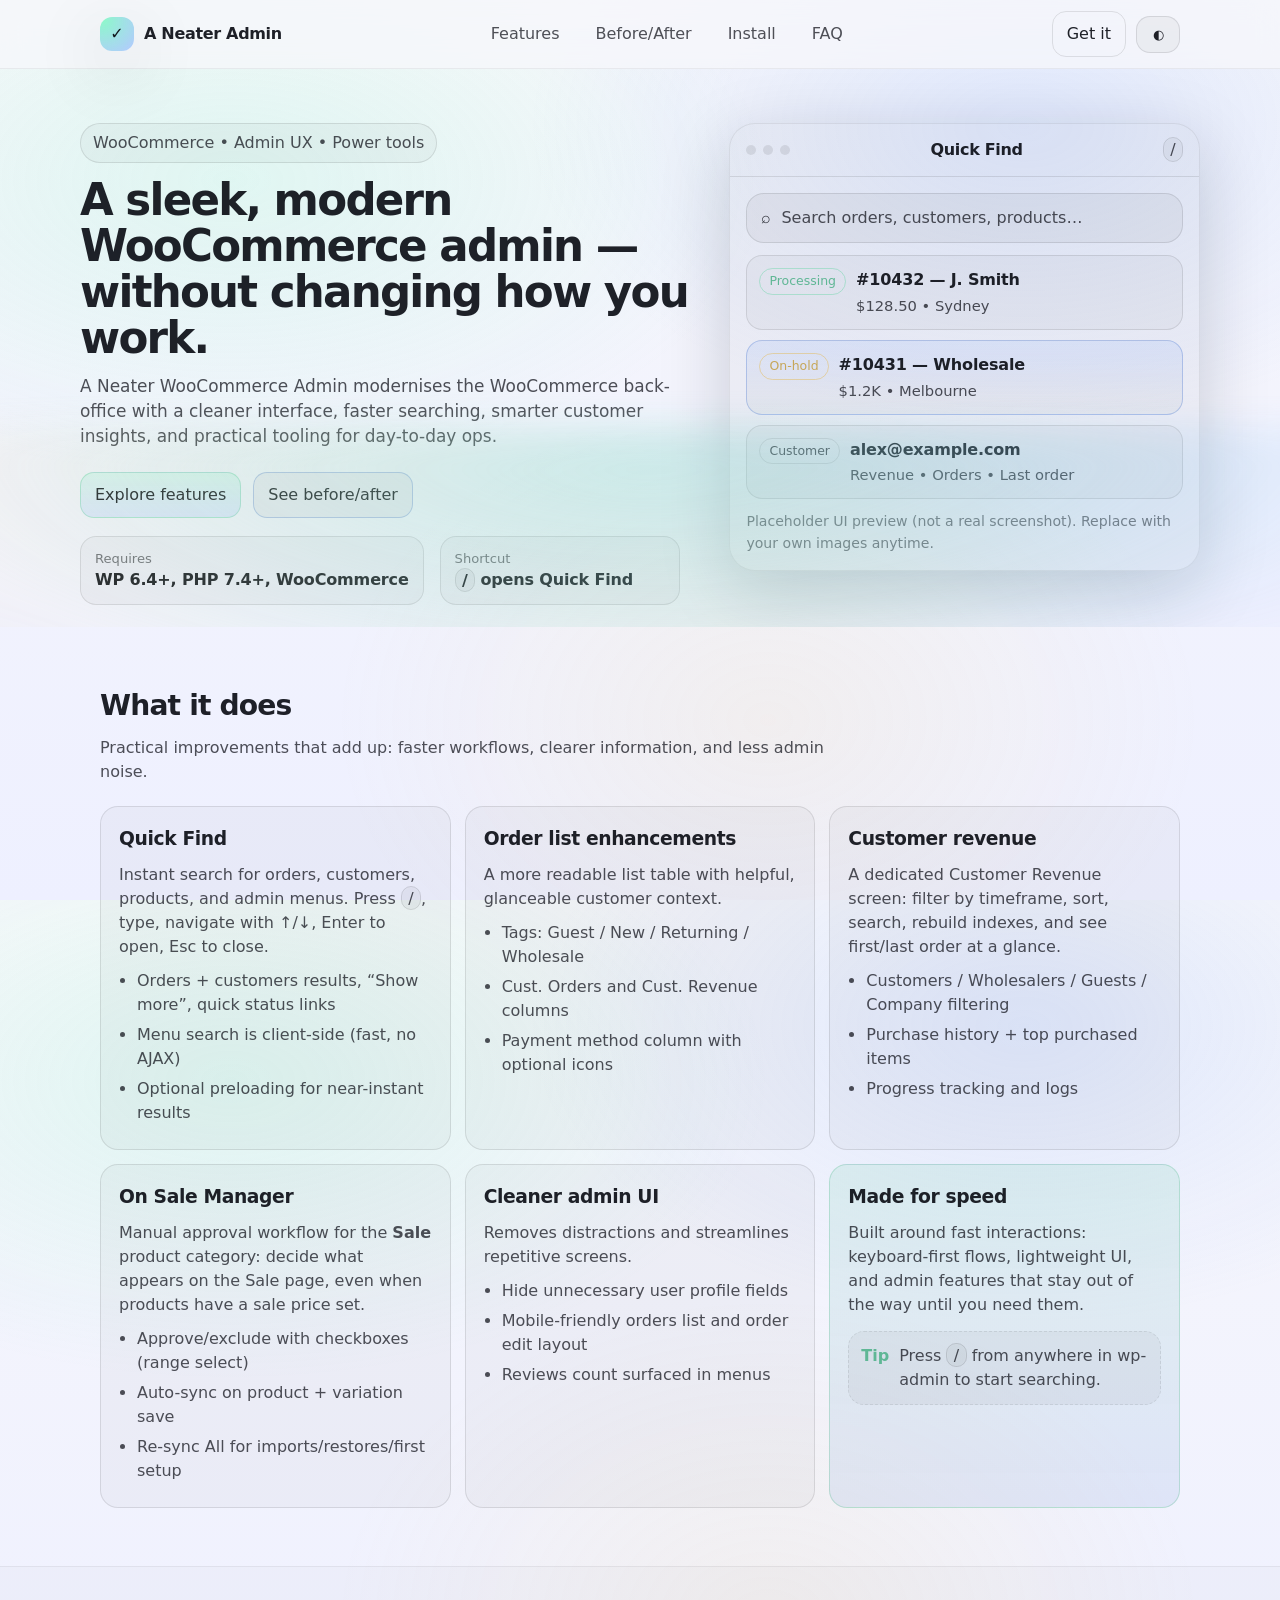
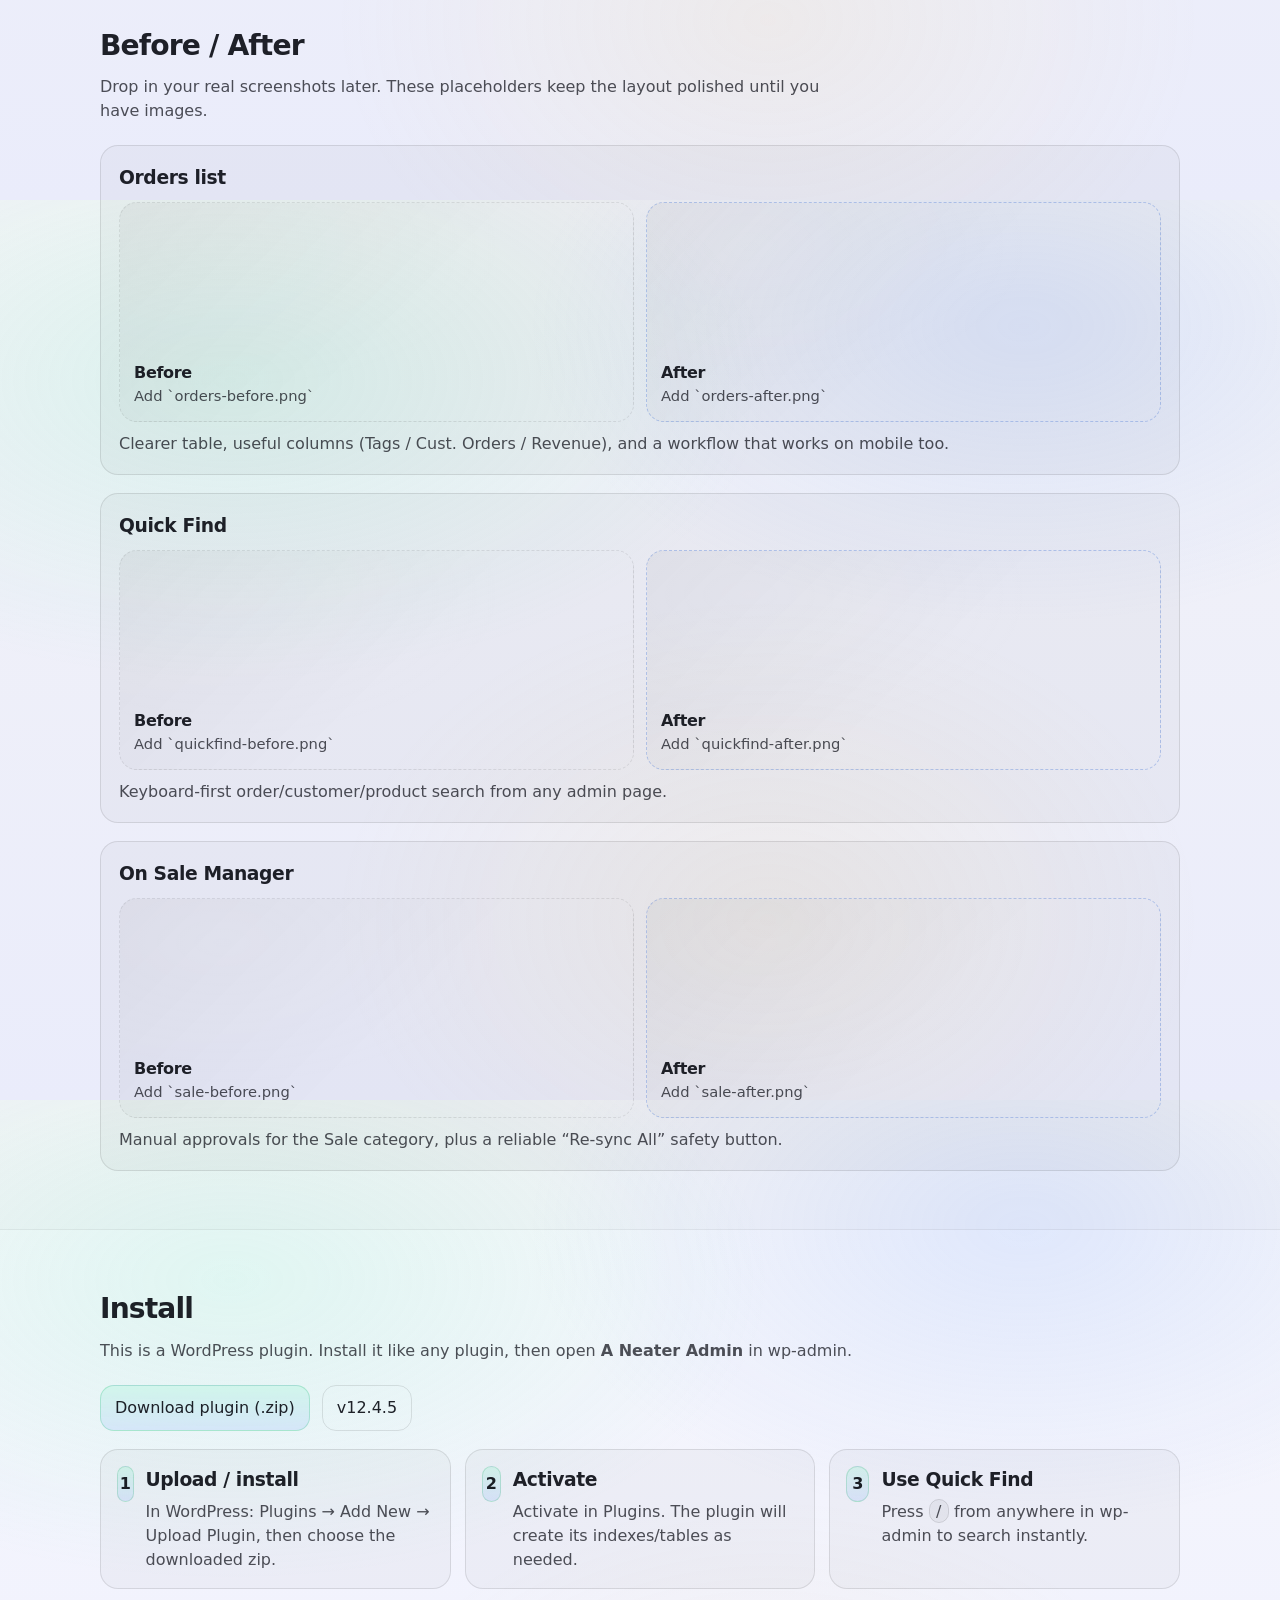
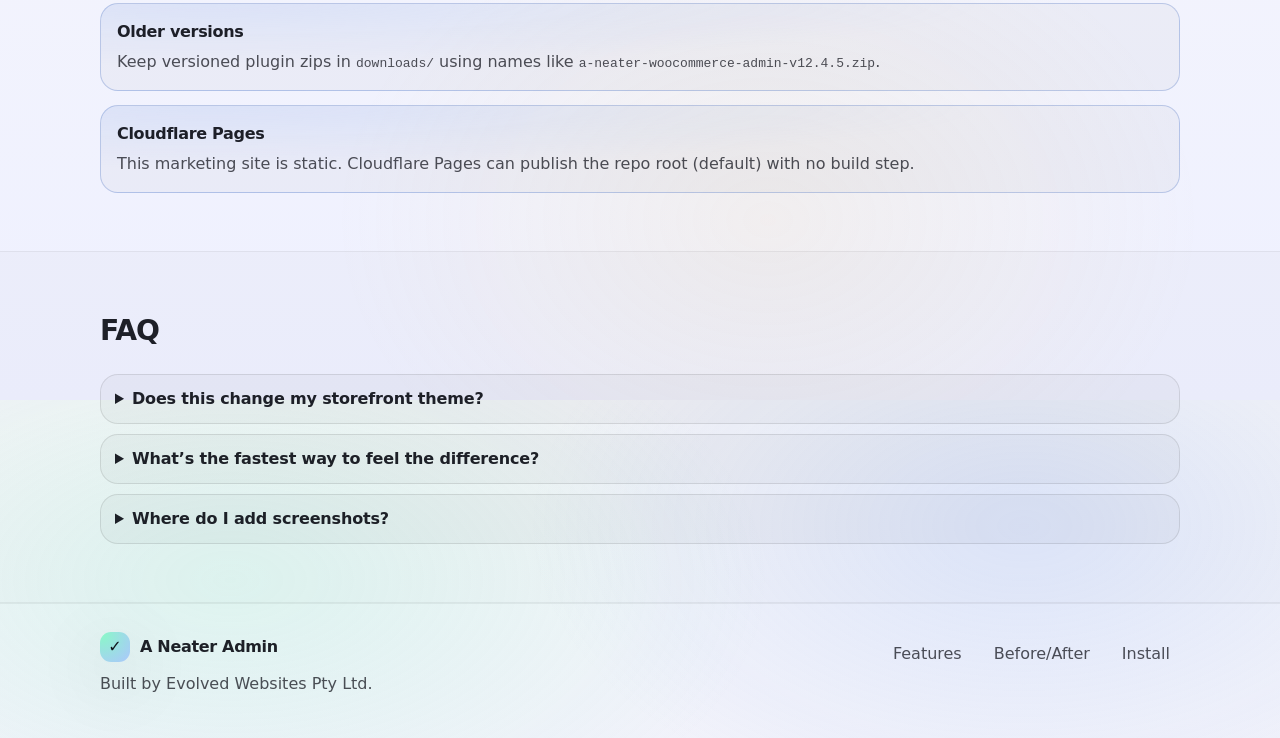
==== index.html @ 65666862 "v12.4.7 – Publish site at repo root / Ignore local artifacts Made-with: Cursor" ====
<!doctype html>
<html lang="en">
  <head>
    <meta charset="utf-8" />
    <meta name="viewport" content="width=device-width,initial-scale=1" />
    <meta name="color-scheme" content="light dark" />
    <title>A Neater WooCommerce Admin — Modern WooCommerce admin UX</title>
    <meta
      name="description"
      content="A Neater WooCommerce Admin modernises the WooCommerce admin with a clean interface, smart customer insights, lightning-fast order search, and manual control over the Sale category."
    />

    <meta property="og:title" content="A Neater WooCommerce Admin" />
    <meta
      property="og:description"
      content="Modern WooCommerce admin UX: Quick Find, customer revenue insights, order list enhancements, and On Sale Manager."
    />
    <meta property="og:type" content="website" />

    <link rel="icon" href="./favicon.svg" type="image/svg+xml" />
    <link rel="stylesheet" href="./assets/styles.css" />
  </head>
  <body>
    <a class="skip" href="#main">Skip to content</a>

    <header class="topbar" role="banner">
      <div class="container topbar__inner">
        <a class="brand" href="./" aria-label="A Neater WooCommerce Admin home">
          <span class="brand__mark" aria-hidden="true">✓</span>
          <span class="brand__text">A Neater Admin</span>
        </a>

        <nav class="nav" aria-label="Primary">
          <a class="nav__link" href="#features">Features</a>
          <a class="nav__link" href="#before-after">Before/After</a>
          <a class="nav__link" href="#install">Install</a>
          <a class="nav__link" href="#faq">FAQ</a>
        </nav>

        <div class="topbar__cta">
          <a class="btn btn--ghost" href="#install">Get it</a>
          <button class="btn btn--icon" type="button" data-theme-toggle aria-label="Toggle theme">
            <span aria-hidden="true">◐</span>
          </button>
        </div>
      </div>
    </header>

    <main id="main" class="main" role="main">
      <section class="hero">
        <div class="container hero__inner">
          <div class="hero__copy">
            <p class="pill">WooCommerce • Admin UX • Power tools</p>
            <h1 class="hero__title">
              A sleek, modern WooCommerce admin — without changing how you work.
            </h1>
            <p class="hero__subtitle">
              A Neater WooCommerce Admin modernises the WooCommerce back-office with a cleaner interface, faster
              searching, smarter customer insights, and practical tooling for day-to-day ops.
            </p>

            <div class="hero__actions">
              <a class="btn btn--primary" href="#features">Explore features</a>
              <a class="btn btn--secondary" href="#before-after">See before/after</a>
            </div>

            <dl class="hero__meta" aria-label="Requirements">
              <div class="hero__metaItem">
                <dt>Requires</dt>
                <dd>WP 6.4+, PHP 7.4+, WooCommerce</dd>
              </div>
              <div class="hero__metaItem">
                <dt>Shortcut</dt>
                <dd><kbd>/</kbd> opens Quick Find</dd>
              </div>
            </dl>
          </div>

          <div class="hero__card" aria-label="Quick Find preview">
            <div class="glass">
              <div class="glass__top">
                <div class="dots" aria-hidden="true">
                  <span></span><span></span><span></span>
                </div>
                <div class="glass__title">Quick Find</div>
                <div class="glass__hint"><kbd>/</kbd></div>
              </div>
              <div class="glass__body">
                <div class="search">
                  <div class="search__icon" aria-hidden="true">⌕</div>
                  <div class="search__input" aria-hidden="true">Search orders, customers, products…</div>
                </div>
                <ul class="results" aria-hidden="true">
                  <li class="results__item">
                    <span class="tag tag--ok">Processing</span>
                    <span class="results__main">#10432 — J. Smith</span>
                    <span class="results__sub">$128.50 • Sydney</span>
                  </li>
                  <li class="results__item results__item--active">
                    <span class="tag tag--warn">On-hold</span>
                    <span class="results__main">#10431 — Wholesale</span>
                    <span class="results__sub">$1.2K • Melbourne</span>
                  </li>
                  <li class="results__item">
                    <span class="tag">Customer</span>
                    <span class="results__main">alex@example.com</span>
                    <span class="results__sub">Revenue • Orders • Last order</span>
                  </li>
                </ul>
                <p class="micro">
                  Placeholder UI preview (not a real screenshot). Replace with your own images anytime.
                </p>
              </div>
            </div>
          </div>
        </div>
        <div class="hero__bg" aria-hidden="true"></div>
      </section>

      <section id="features" class="section">
        <div class="container">
          <header class="section__head">
            <h2 class="section__title">What it does</h2>
            <p class="section__lede">
              Practical improvements that add up: faster workflows, clearer information, and less admin noise.
            </p>
          </header>

          <div class="grid">
            <article class="card">
              <h3 class="card__title">Quick Find</h3>
              <p class="card__copy">
                Instant search for orders, customers, products, and admin menus. Press <kbd>/</kbd>, type, navigate with
                ↑/↓, Enter to open, Esc to close.
              </p>
              <ul class="card__list">
                <li>Orders + customers results, “Show more”, quick status links</li>
                <li>Menu search is client-side (fast, no AJAX)</li>
                <li>Optional preloading for near-instant results</li>
              </ul>
            </article>

            <article class="card">
              <h3 class="card__title">Order list enhancements</h3>
              <p class="card__copy">
                A more readable list table with helpful, glanceable customer context.
              </p>
              <ul class="card__list">
                <li>Tags: Guest / New / Returning / Wholesale</li>
                <li>Cust. Orders and Cust. Revenue columns</li>
                <li>Payment method column with optional icons</li>
              </ul>
            </article>

            <article class="card">
              <h3 class="card__title">Customer revenue</h3>
              <p class="card__copy">
                A dedicated Customer Revenue screen: filter by timeframe, sort, search, rebuild indexes, and see first/last
                order at a glance.
              </p>
              <ul class="card__list">
                <li>Customers / Wholesalers / Guests / Company filtering</li>
                <li>Purchase history + top purchased items</li>
                <li>Progress tracking and logs</li>
              </ul>
            </article>

            <article class="card">
              <h3 class="card__title">On Sale Manager</h3>
              <p class="card__copy">
                Manual approval workflow for the <strong>Sale</strong> product category: decide what appears on the Sale page,
                even when products have a sale price set.
              </p>
              <ul class="card__list">
                <li>Approve/exclude with checkboxes (range select)</li>
                <li>Auto-sync on product + variation save</li>
                <li>Re-sync All for imports/restores/first setup</li>
              </ul>
            </article>

            <article class="card">
              <h3 class="card__title">Cleaner admin UI</h3>
              <p class="card__copy">
                Removes distractions and streamlines repetitive screens.
              </p>
              <ul class="card__list">
                <li>Hide unnecessary user profile fields</li>
                <li>Mobile-friendly orders list and order edit layout</li>
                <li>Reviews count surfaced in menus</li>
              </ul>
            </article>

            <article class="card card--accent">
              <h3 class="card__title">Made for speed</h3>
              <p class="card__copy">
                Built around fast interactions: keyboard-first flows, lightweight UI, and admin features that stay out of
                the way until you need them.
              </p>
              <div class="callout">
                <div class="callout__k">Tip</div>
                <div class="callout__v">Press <kbd>/</kbd> from anywhere in wp-admin to start searching.</div>
              </div>
            </article>
          </div>
        </div>
      </section>

      <section id="before-after" class="section section--alt">
        <div class="container">
          <header class="section__head">
            <h2 class="section__title">Before / After</h2>
            <p class="section__lede">
              Drop in your real screenshots later. These placeholders keep the layout polished until you have images.
            </p>
          </header>

          <div class="ba">
            <article class="ba__item">
              <h3 class="ba__title">Orders list</h3>
              <div class="ba__grid">
                <figure class="shot">
                  <div class="shot__ph" role="img" aria-label="Before screenshot placeholder">
                    <span class="shot__label">Before</span>
                    <span class="shot__hint">Add `orders-before.png`</span>
                  </div>
                </figure>
                <figure class="shot">
                  <div class="shot__ph shot__ph--after" role="img" aria-label="After screenshot placeholder">
                    <span class="shot__label">After</span>
                    <span class="shot__hint">Add `orders-after.png`</span>
                  </div>
                </figure>
              </div>
              <p class="ba__copy">
                Clearer table, useful columns (Tags / Cust. Orders / Revenue), and a workflow that works on mobile too.
              </p>
            </article>

            <article class="ba__item">
              <h3 class="ba__title">Quick Find</h3>
              <div class="ba__grid">
                <figure class="shot">
                  <div class="shot__ph" role="img" aria-label="Before screenshot placeholder">
                    <span class="shot__label">Before</span>
                    <span class="shot__hint">Add `quickfind-before.png`</span>
                  </div>
                </figure>
                <figure class="shot">
                  <div class="shot__ph shot__ph--after" role="img" aria-label="After screenshot placeholder">
                    <span class="shot__label">After</span>
                    <span class="shot__hint">Add `quickfind-after.png`</span>
                  </div>
                </figure>
              </div>
              <p class="ba__copy">
                Keyboard-first order/customer/product search from any admin page.
              </p>
            </article>

            <article class="ba__item">
              <h3 class="ba__title">On Sale Manager</h3>
              <div class="ba__grid">
                <figure class="shot">
                  <div class="shot__ph" role="img" aria-label="Before screenshot placeholder">
                    <span class="shot__label">Before</span>
                    <span class="shot__hint">Add `sale-before.png`</span>
                  </div>
                </figure>
                <figure class="shot">
                  <div class="shot__ph shot__ph--after" role="img" aria-label="After screenshot placeholder">
                    <span class="shot__label">After</span>
                    <span class="shot__hint">Add `sale-after.png`</span>
                  </div>
                </figure>
              </div>
              <p class="ba__copy">
                Manual approvals for the Sale category, plus a reliable “Re-sync All” safety button.
              </p>
            </article>
          </div>
        </div>
      </section>

      <section id="install" class="section">
        <div class="container">
          <header class="section__head">
            <h2 class="section__title">Install</h2>
            <p class="section__lede">
              This is a WordPress plugin. Install it like any plugin, then open <strong>A Neater Admin</strong> in wp-admin.
            </p>
          </header>

          <div class="hero__actions" style="margin: 0 0 18px">
            <a class="btn btn--primary" href="./downloads/a-neater-woocommerce-admin-latest.zip" download>
              Download plugin (.zip)
            </a>
            <a class="btn btn--ghost" href="./downloads/a-neater-woocommerce-admin-v12.4.5.zip" download>
              v12.4.5
            </a>
          </div>

          <div class="steps">
            <div class="step">
              <div class="step__n">1</div>
              <div class="step__body">
                <h3 class="step__title">Upload / install</h3>
                <p class="step__copy">
                  In WordPress: Plugins → Add New → Upload Plugin, then choose the downloaded zip.
                </p>
              </div>
            </div>
            <div class="step">
              <div class="step__n">2</div>
              <div class="step__body">
                <h3 class="step__title">Activate</h3>
                <p class="step__copy">Activate in Plugins. The plugin will create its indexes/tables as needed.</p>
              </div>
            </div>
            <div class="step">
              <div class="step__n">3</div>
              <div class="step__body">
                <h3 class="step__title">Use Quick Find</h3>
                <p class="step__copy">Press <kbd>/</kbd> from anywhere in wp-admin to search instantly.</p>
              </div>
            </div>
          </div>

          <div class="note">
            <div class="note__title">Older versions</div>
            <p class="note__copy">
              Keep versioned plugin zips in <code>downloads/</code> using names like
              <code>a-neater-woocommerce-admin-v12.4.5.zip</code>.
            </p>
          </div>

          <div class="note">
            <div class="note__title">Cloudflare Pages</div>
            <p class="note__copy">
              This marketing site is static. Cloudflare Pages can publish the repo root (default) with no build step.
            </p>
          </div>
        </div>
      </section>

      <section id="faq" class="section section--alt">
        <div class="container">
          <header class="section__head">
            <h2 class="section__title">FAQ</h2>
          </header>

          <div class="faq">
            <details class="faq__item">
              <summary class="faq__q">Does this change my storefront theme?</summary>
              <div class="faq__a">
                No. It focuses on wp-admin and WooCommerce management workflows.
              </div>
            </details>
            <details class="faq__item">
              <summary class="faq__q">What’s the fastest way to feel the difference?</summary>
              <div class="faq__a">
                Use Quick Find (<kbd>/</kbd>) and the enhanced Orders list columns. Those two alone save time immediately.
              </div>
            </details>
            <details class="faq__item">
              <summary class="faq__q">Where do I add screenshots?</summary>
              <div class="faq__a">
                Put images in `site/assets/screens/` (create it) and replace the placeholders in the Before/After section.
              </div>
            </details>
          </div>
        </div>
      </section>
    </main>

    <footer class="footer">
      <div class="container footer__inner">
        <div class="footer__left">
          <div class="brand brand--small">
            <span class="brand__mark" aria-hidden="true">✓</span>
            <span class="brand__text">A Neater Admin</span>
          </div>
          <p class="footer__copy">
            Built by Evolved Websites Pty Ltd.
          </p>
        </div>
        <div class="footer__right">
          <a class="footer__link" href="#features">Features</a>
          <a class="footer__link" href="#before-after">Before/After</a>
          <a class="footer__link" href="#install">Install</a>
        </div>
      </div>
    </footer>

    <script src="./assets/app.js" defer></script>
  </body>
</html>
---- assets/styles.css ----
:root{
  --bg: #0b0d12;
  --bg2: #0f1422;
  --surface: rgba(255,255,255,.06);
  --surface2: rgba(255,255,255,.09);
  --line: rgba(255,255,255,.12);
  --text: rgba(255,255,255,.92);
  --muted: rgba(255,255,255,.70);
  --faint: rgba(255,255,255,.55);
  --brand: #7cf7c3;
  --brand2:#7aa7ff;
  --warn:#ffd36a;
  --ok:#7cf7c3;
  --shadow: 0 18px 70px rgba(0,0,0,.55);
  --radius: 18px;
  --radius2: 26px;
  --max: 1120px;
  --font: ui-sans-serif, system-ui, -apple-system, Segoe UI, Roboto, Helvetica, Arial, "Apple Color Emoji", "Segoe UI Emoji";
}

@media (prefers-color-scheme: light){
  :root{
    --bg: #f7f7fb;
    --bg2:#eef0ff;
    --surface: rgba(0,0,0,.04);
    --surface2: rgba(0,0,0,.06);
    --line: rgba(0,0,0,.10);
    --text: rgba(12,14,22,.92);
    --muted: rgba(12,14,22,.72);
    --faint: rgba(12,14,22,.55);
    --shadow: 0 18px 70px rgba(10,20,40,.18);
  }
}

[data-theme="dark"]{
  --bg: #0b0d12;
  --bg2:#0f1422;
  --surface: rgba(255,255,255,.06);
  --surface2: rgba(255,255,255,.09);
  --line: rgba(255,255,255,.12);
  --text: rgba(255,255,255,.92);
  --muted: rgba(255,255,255,.70);
  --faint: rgba(255,255,255,.55);
  --shadow: 0 18px 70px rgba(0,0,0,.55);
}
[data-theme="light"]{
  --bg: #f7f7fb;
  --bg2:#eef0ff;
  --surface: rgba(0,0,0,.04);
  --surface2: rgba(0,0,0,.06);
  --line: rgba(0,0,0,.10);
  --text: rgba(12,14,22,.92);
  --muted: rgba(12,14,22,.72);
  --faint: rgba(12,14,22,.55);
  --shadow: 0 18px 70px rgba(10,20,40,.18);
}

*{box-sizing:border-box}
html,body{height:100%}
body{
  margin:0;
  font-family:var(--font);
  background:
    radial-gradient(900px 500px at 18% 20%, rgba(124,247,195,.18), transparent 60%),
    radial-gradient(800px 480px at 80% 14%, rgba(122,167,255,.18), transparent 62%),
    radial-gradient(700px 520px at 60% 80%, rgba(255,211,106,.10), transparent 62%),
    linear-gradient(180deg, var(--bg), var(--bg2));
  color:var(--text);
  line-height:1.5;
}

a{color:inherit}
img{max-width:100%;display:block}
kbd{
  font: inherit;
  padding:.1rem .4rem;
  border-radius:10px;
  border:1px solid var(--line);
  background:var(--surface);
  box-shadow: inset 0 0 0 1px rgba(255,255,255,.04);
}

.container{max-width:var(--max);margin:0 auto;padding:0 20px}
.skip{
  position:absolute;left:-999px;top:8px;
  background:var(--surface2);border:1px solid var(--line);
  padding:10px 14px;border-radius:12px;z-index:50
}
.skip:focus{left:10px}

.topbar{
  position:sticky;top:0;z-index:30;
  backdrop-filter: blur(14px);
  -webkit-backdrop-filter: blur(14px);
  background: color-mix(in srgb, var(--bg) 72%, transparent);
  border-bottom:1px solid color-mix(in srgb, var(--line) 55%, transparent);
}
.topbar__inner{
  display:flex;align-items:center;justify-content:space-between;
  min-height:68px;gap:14px
}
.brand{display:flex;align-items:center;gap:10px;text-decoration:none}
.brand__mark{
  width:34px;height:34px;border-radius:12px;
  display:grid;place-items:center;
  background:
    radial-gradient(120% 120% at 10% 10%, rgba(124,247,195,.85), rgba(122,167,255,.55));
  color: rgba(10,12,18,.95);
  font-weight:900;
  box-shadow: var(--shadow);
}
.brand__text{font-weight:750;letter-spacing:-.02em}
.brand--small .brand__mark{width:30px;height:30px;border-radius:11px}

.nav{display:flex;gap:16px;align-items:center}
.nav__link{
  text-decoration:none;
  padding:10px 10px;
  border-radius:12px;
  color:var(--muted);
}
.nav__link:hover{background:var(--surface);color:var(--text)}
.topbar__cta{display:flex;align-items:center;gap:10px}

.btn{
  border:1px solid var(--line);
  background:var(--surface);
  color:var(--text);
  border-radius:14px;
  padding:10px 14px;
  text-decoration:none;
  display:inline-flex;gap:10px;align-items:center;justify-content:center;
  cursor:pointer;
  transition: transform .12s ease, background .12s ease, border-color .12s ease;
}
.btn:hover{transform: translateY(-1px);background:var(--surface2)}
.btn--primary{
  border-color: color-mix(in srgb, var(--brand) 35%, var(--line));
  background:
    linear-gradient(180deg, rgba(124,247,195,.20), rgba(122,167,255,.18));
}
.btn--secondary{
  border-color: color-mix(in srgb, var(--brand2) 35%, var(--line));
}
.btn--ghost{background:transparent}
.btn--icon{padding:10px 12px;min-width:44px}

.main{min-height:70vh}
.hero{position:relative;overflow:hidden}
.hero__inner{
  display:grid;
  grid-template-columns: 1.2fr .9fr;
  gap:22px;
  padding:54px 0 22px;
  align-items:stretch;
}
.pill{
  display:inline-flex;gap:10px;align-items:center;
  padding:7px 12px;border-radius:999px;
  border:1px solid var(--line);
  background: color-mix(in srgb, var(--surface) 72%, transparent);
  color:var(--muted);
  margin:0 0 14px;
}
.hero__title{
  margin:0 0 12px;
  font-size: clamp(2.1rem, 3.4vw, 3.3rem);
  line-height:1.06;
  letter-spacing:-.04em;
}
.hero__subtitle{margin:0 0 22px;color:var(--muted);font-size:1.06rem;max-width:60ch}
.hero__actions{display:flex;gap:12px;flex-wrap:wrap}
.hero__meta{margin:18px 0 0;display:flex;gap:16px;flex-wrap:wrap}
.hero__metaItem{
  border:1px solid var(--line);
  background: color-mix(in srgb, var(--surface) 70%, transparent);
  border-radius:16px;
  padding:12px 14px;
  min-width:240px;
}
.hero__metaItem dt{font-size:.82rem;color:var(--faint);margin:0}
.hero__metaItem dd{margin:0;font-weight:620;letter-spacing:-.01em}
.hero__card{align-self:stretch}

.glass{
  border:1px solid color-mix(in srgb, var(--line) 70%, transparent);
  background: color-mix(in srgb, var(--surface) 75%, transparent);
  border-radius: var(--radius2);
  box-shadow: var(--shadow);
  overflow:hidden;
}
.glass__top{
  display:flex;align-items:center;justify-content:space-between;
  padding:14px 16px;border-bottom:1px solid var(--line);
}
.dots{display:flex;gap:7px}
.dots span{width:10px;height:10px;border-radius:99px;background:color-mix(in srgb, var(--line) 85%, transparent)}
.glass__title{font-weight:750;letter-spacing:-.02em}
.glass__hint{color:var(--muted)}
.glass__body{padding:16px}
.search{
  display:flex;gap:10px;align-items:center;
  border:1px solid var(--line);
  background: color-mix(in srgb, var(--surface2) 65%, transparent);
  border-radius:18px;
  padding:12px 14px;
}
.search__icon{opacity:.9}
.search__input{color:var(--muted)}
.results{list-style:none;padding:12px 0 0;margin:0;display:flex;flex-direction:column;gap:10px}
.results__item{
  border:1px solid var(--line);
  background: color-mix(in srgb, var(--surface) 68%, transparent);
  border-radius:16px;
  padding:12px 12px;
  display:grid;
  grid-template-columns:auto 1fr;
  grid-template-rows:auto auto;
  column-gap:10px;
}
.results__item--active{
  border-color: color-mix(in srgb, var(--brand2) 35%, var(--line));
  background: linear-gradient(180deg, rgba(122,167,255,.14), color-mix(in srgb, var(--surface) 66%, transparent));
}
.results__main{font-weight:650;letter-spacing:-.01em}
.results__sub{grid-column:2;color:var(--muted);font-size:.92rem}
.tag{
  align-self:start;
  font-size:.78rem;
  padding:3px 9px;
  border-radius:999px;
  border:1px solid var(--line);
  color:var(--muted);
}
.tag--ok{border-color: color-mix(in srgb, var(--ok) 40%, var(--line)); color: color-mix(in srgb, var(--ok) 70%, var(--text))}
.tag--warn{border-color: color-mix(in srgb, var(--warn) 45%, var(--line)); color: color-mix(in srgb, var(--warn) 75%, var(--text))}
.micro{margin:12px 0 0;color:var(--faint);font-size:.88rem}

.hero__bg{
  position:absolute;inset:auto -30% -220px -30%;
  height:420px;
  background:
    radial-gradient(65% 110% at 50% 10%, rgba(124,247,195,.24), transparent 55%),
    radial-gradient(80% 120% at 62% 0%, rgba(122,167,255,.22), transparent 60%),
    radial-gradient(70% 120% at 36% 0%, rgba(255,211,106,.12), transparent 62%);
  filter: blur(18px);
  opacity:.9;
  pointer-events:none;
}

.section{padding:58px 0}
.section--alt{
  background: color-mix(in srgb, var(--surface) 35%, transparent);
  border-top:1px solid color-mix(in srgb, var(--line) 55%, transparent);
  border-bottom:1px solid color-mix(in srgb, var(--line) 55%, transparent);
}
.section__head{margin:0 0 22px}
.section__title{
  margin:0 0 8px;
  font-size: clamp(1.6rem, 2.2vw, 2.1rem);
  letter-spacing:-.03em;
}
.section__lede{margin:0;color:var(--muted);max-width:75ch}

.grid{
  display:grid;
  grid-template-columns: repeat(3, minmax(0, 1fr));
  gap:14px;
}
.card{
  border:1px solid var(--line);
  background: color-mix(in srgb, var(--surface) 72%, transparent);
  border-radius: var(--radius);
  padding:18px 18px;
  min-height: 210px;
}
.card__title{margin:0 0 10px;letter-spacing:-.02em}
.card__copy{margin:0 0 10px;color:var(--muted)}
.card__list{margin:0;padding-left:18px;color:var(--muted)}
.card__list li{margin:6px 0}
.card--accent{
  background:
    linear-gradient(180deg, rgba(124,247,195,.12), rgba(122,167,255,.10)),
    color-mix(in srgb, var(--surface) 72%, transparent);
  border-color: color-mix(in srgb, var(--brand) 25%, var(--line));
}
.callout{
  margin-top:14px;
  display:flex;gap:10px;align-items:flex-start;
  border:1px dashed color-mix(in srgb, var(--line) 80%, transparent);
  background: color-mix(in srgb, var(--surface2) 62%, transparent);
  border-radius:16px;
  padding:12px 12px;
}
.callout__k{
  flex:0 0 auto;
  font-weight:800;
  color: color-mix(in srgb, var(--brand) 70%, var(--text));
}
.callout__v{color:var(--muted)}

.ba{display:flex;flex-direction:column;gap:18px}
.ba__item{
  border:1px solid var(--line);
  background: color-mix(in srgb, var(--surface) 70%, transparent);
  border-radius: var(--radius);
  padding:18px;
}
.ba__title{margin:0 0 10px;letter-spacing:-.02em}
.ba__grid{display:grid;grid-template-columns:1fr 1fr;gap:12px}
.shot{margin:0}
.shot__ph{
  height: 220px;
  border-radius: 18px;
  border:1px dashed color-mix(in srgb, var(--line) 85%, transparent);
  background:
    linear-gradient(135deg, color-mix(in srgb, var(--surface2) 72%, transparent), transparent 55%),
    radial-gradient(100% 120% at 20% 20%, rgba(255,255,255,.06), transparent 55%);
  position:relative;
  overflow:hidden;
  display:flex;flex-direction:column;justify-content:flex-end;
  padding:14px;
}
.shot__ph--after{
  border-color: color-mix(in srgb, var(--brand2) 38%, var(--line));
}
.shot__label{font-weight:800;letter-spacing:-.02em}
.shot__hint{color:var(--muted);font-size:.92rem}
.ba__copy{margin:10px 0 0;color:var(--muted)}

.steps{display:grid;grid-template-columns:repeat(3, minmax(0,1fr));gap:14px}
.step{
  border:1px solid var(--line);
  background: color-mix(in srgb, var(--surface) 72%, transparent);
  border-radius: var(--radius);
  padding:16px;
  display:flex;gap:12px;
}
.step__n{
  width:36px;height:36px;border-radius:14px;
  background: linear-gradient(180deg, rgba(124,247,195,.22), rgba(122,167,255,.18));
  border:1px solid color-mix(in srgb, var(--brand) 25%, var(--line));
  display:grid;place-items:center;
  font-weight:900;
  color: color-mix(in srgb, var(--text) 85%, #0b0d12);
}
.step__title{margin:0 0 6px;letter-spacing:-.02em}
.step__copy{margin:0;color:var(--muted)}

.note{
  margin-top:14px;
  border:1px solid color-mix(in srgb, var(--brand2) 28%, var(--line));
  background:
    radial-gradient(120% 120% at 10% 0%, rgba(122,167,255,.14), transparent 60%),
    color-mix(in srgb, var(--surface) 70%, transparent);
  border-radius: var(--radius);
  padding:16px;
}
.note__title{font-weight:850;letter-spacing:-.02em;margin:0 0 6px}
.note__copy{margin:0;color:var(--muted)}

.faq{display:grid;grid-template-columns:1fr;gap:10px}
.faq__item{
  border:1px solid var(--line);
  background: color-mix(in srgb, var(--surface) 72%, transparent);
  border-radius: var(--radius);
  padding:12px 14px;
}
.faq__q{cursor:pointer;font-weight:720;letter-spacing:-.01em}
.faq__a{color:var(--muted);padding-top:8px}

.footer{
  padding:28px 0 42px;
  border-top:1px solid color-mix(in srgb, var(--line) 55%, transparent);
  background: color-mix(in srgb, var(--surface) 20%, transparent);
}
.footer__inner{display:flex;align-items:flex-start;justify-content:space-between;gap:18px;flex-wrap:wrap}
.footer__copy{margin:10px 0 0;color:var(--muted)}
.footer__right{display:flex;gap:12px;flex-wrap:wrap}
.footer__link{
  text-decoration:none;
  padding:10px 10px;
  border-radius:12px;
  color:var(--muted);
}
.footer__link:hover{background:var(--surface);color:var(--text)}

@media (max-width: 980px){
  .hero__inner{grid-template-columns:1fr;gap:16px}
  .grid{grid-template-columns: repeat(2, minmax(0, 1fr))}
  .steps{grid-template-columns:1fr}
}
@media (max-width: 640px){
  .nav{display:none}
  .grid{grid-template-columns:1fr}
  .ba__grid{grid-template-columns:1fr}
  .hero__metaItem{min-width:unset;width:100%}
}
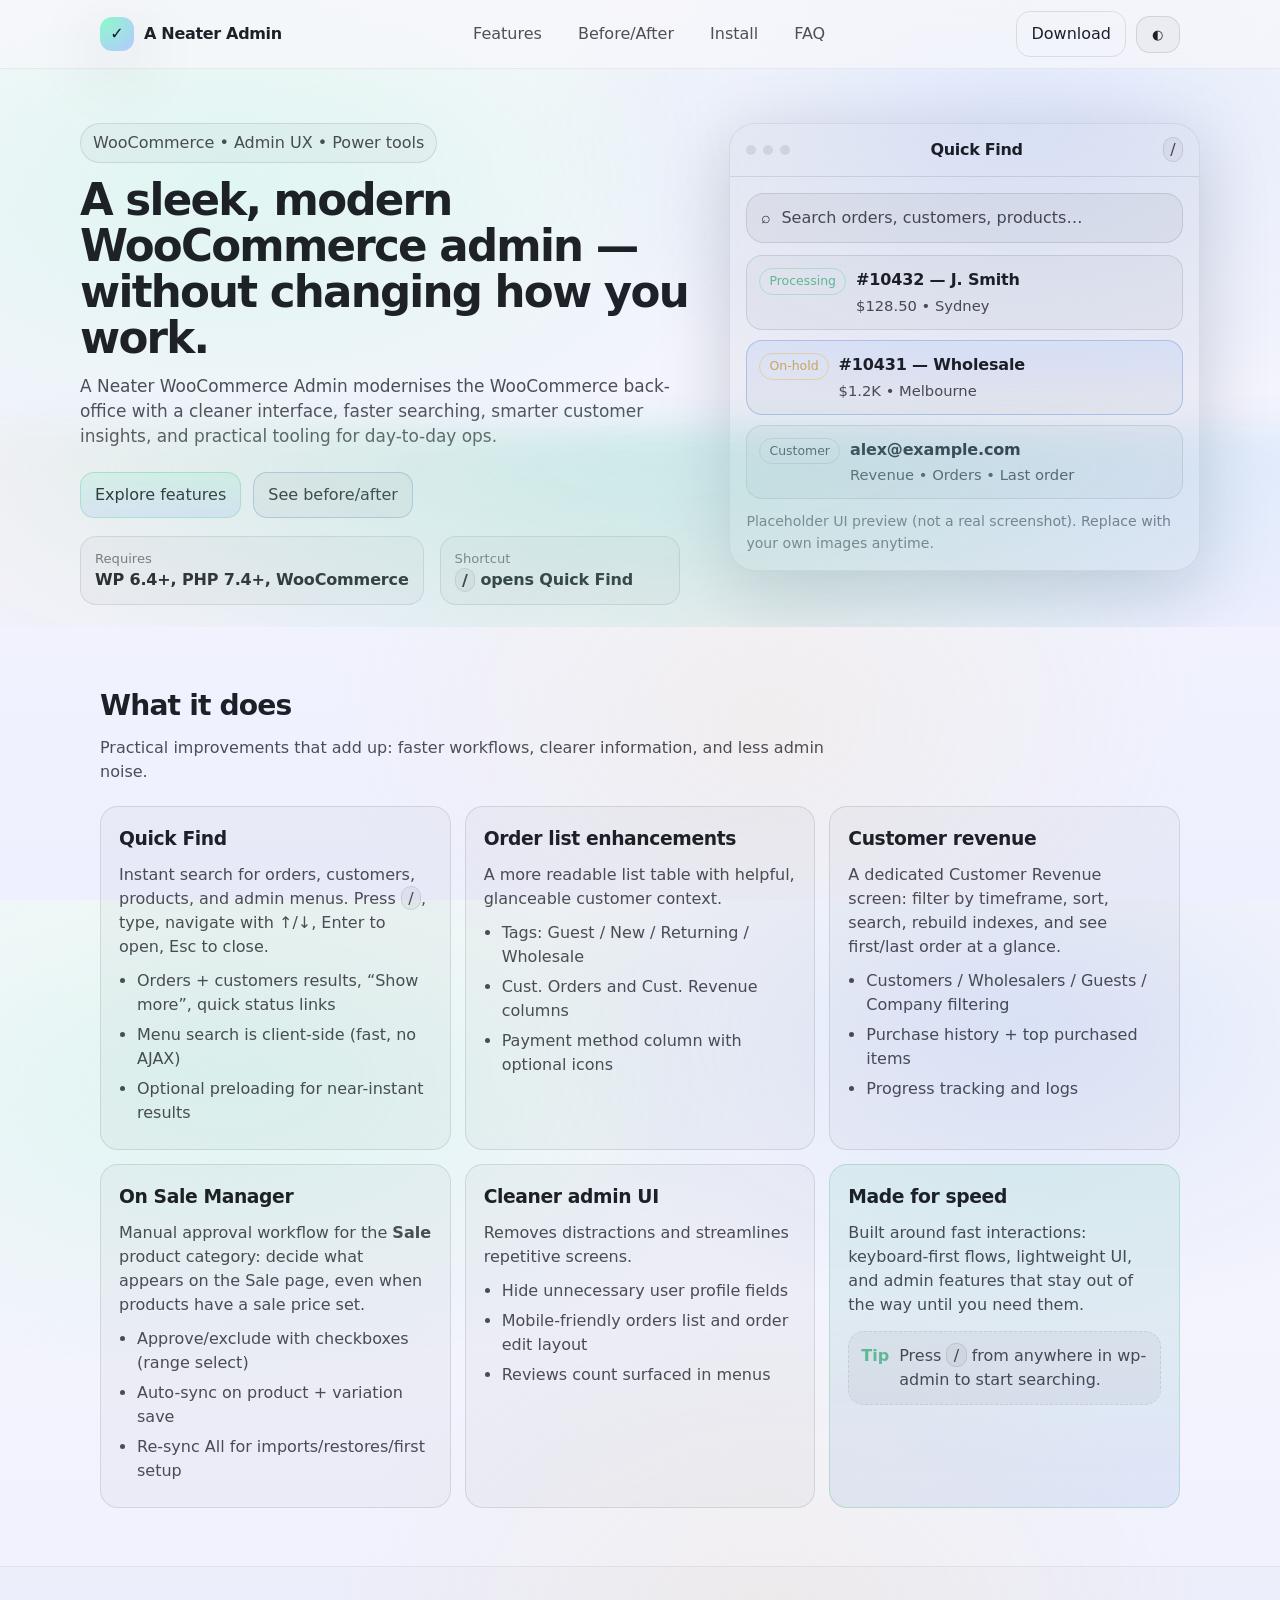
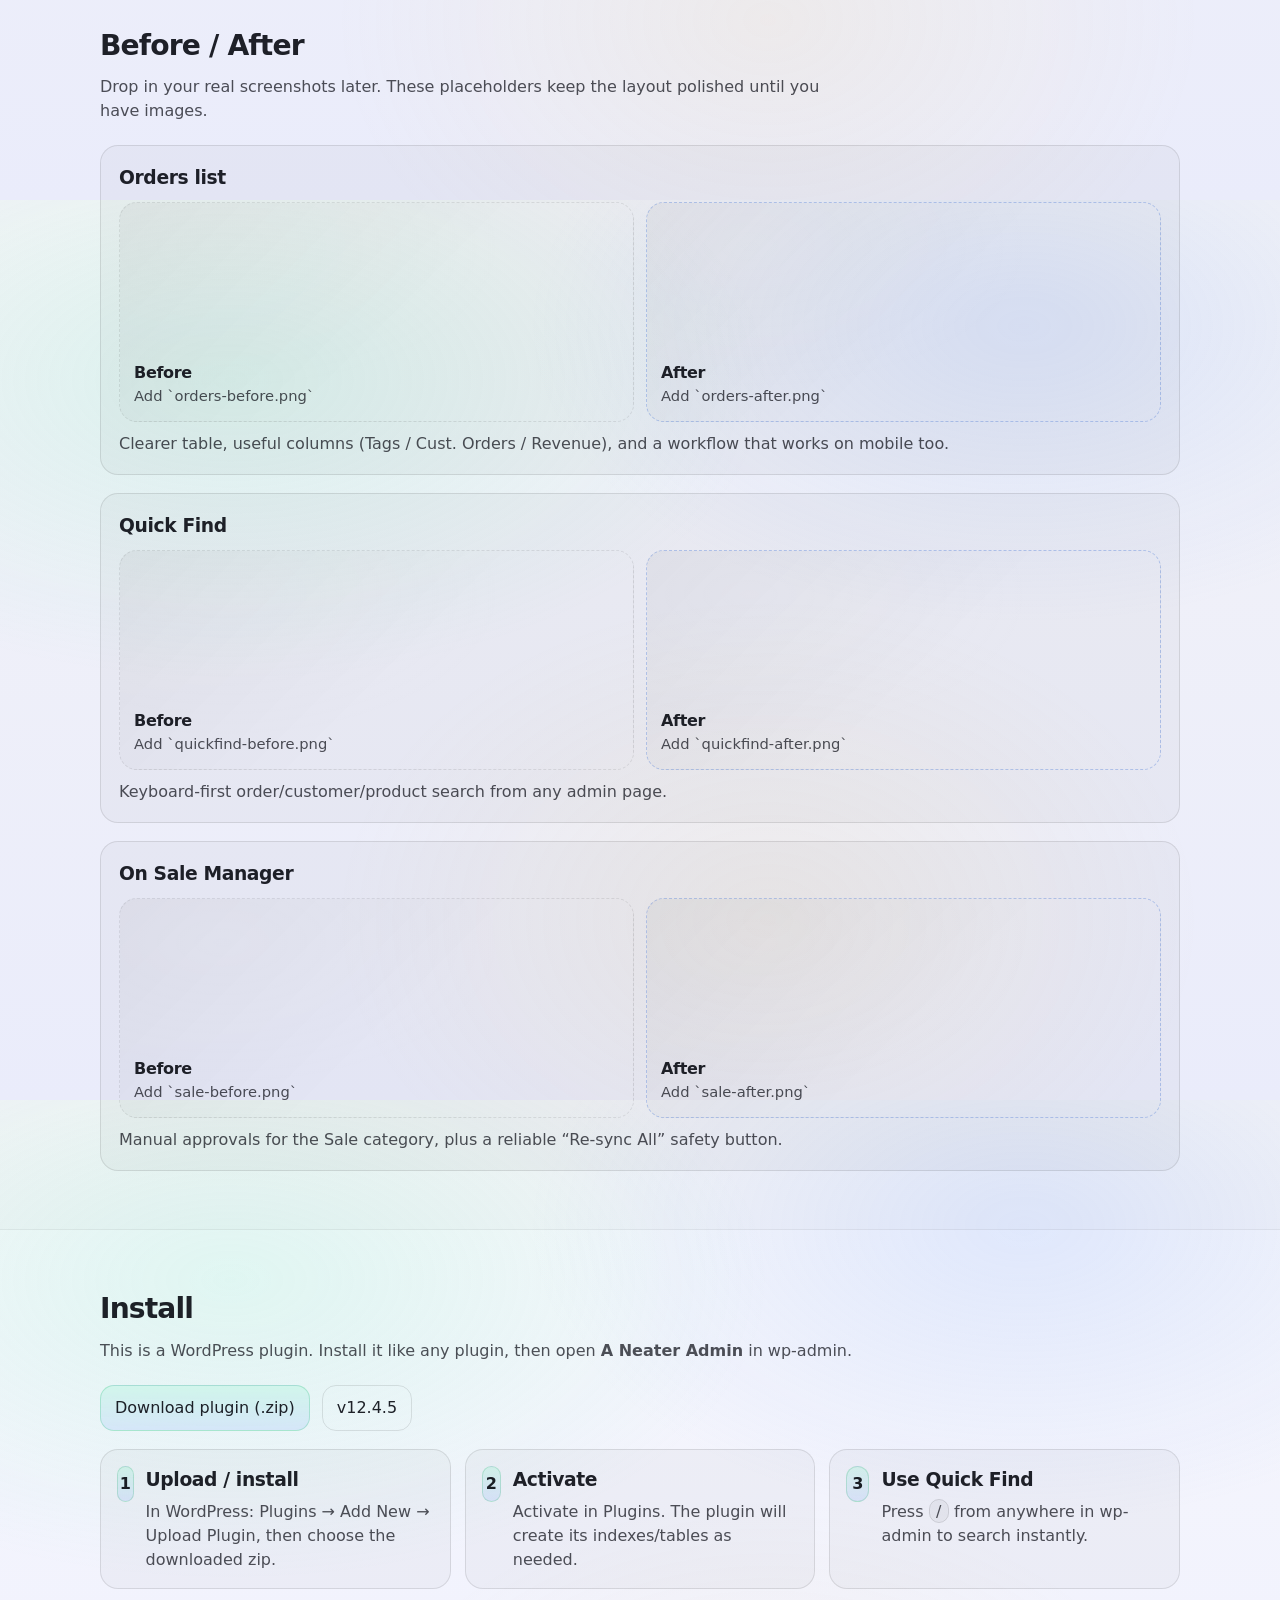
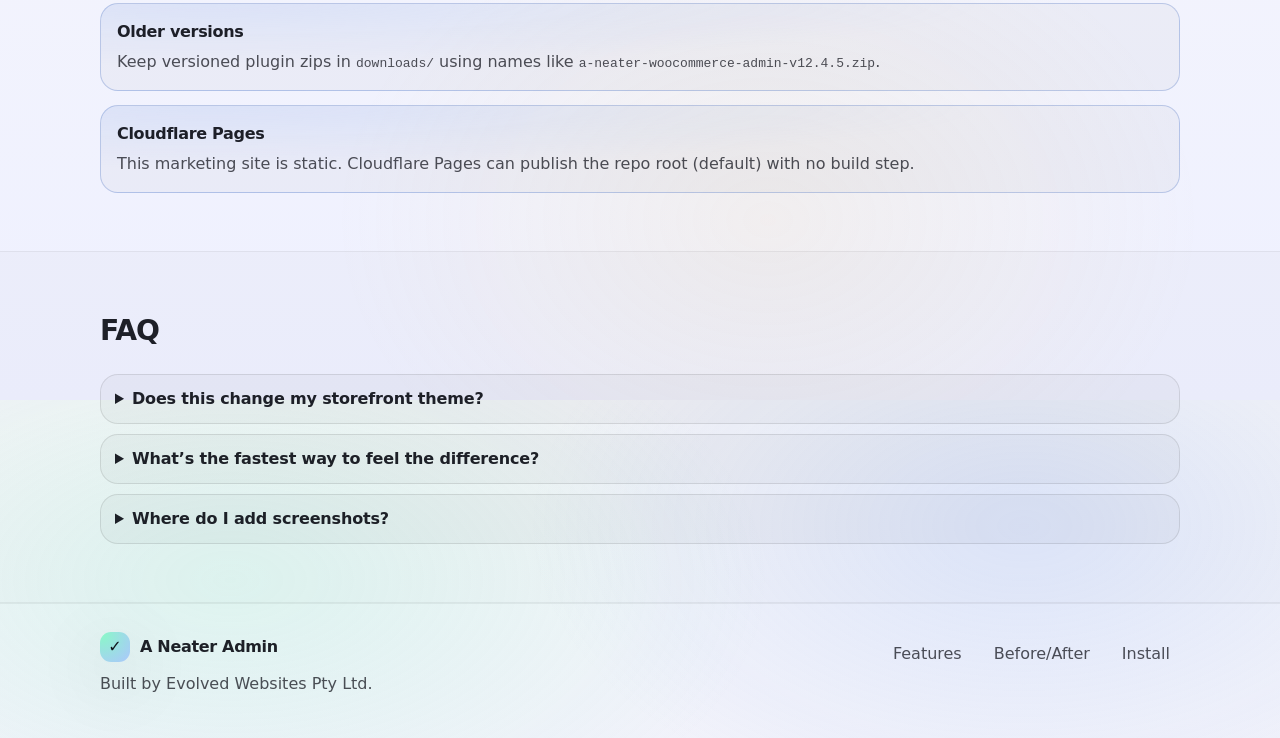
==== commit 246ba859: "v12.4.7 – Website: Add 404 + sitemap / Mobile menu / SEO title Made-with: Cursor" ====
--- a/index.html
+++ b/index.html
@@ -4,13 +4,13 @@
     <meta charset="utf-8" />
     <meta name="viewport" content="width=device-width,initial-scale=1" />
     <meta name="color-scheme" content="light dark" />
-    <title>A Neater WooCommerce Admin — Modern WooCommerce admin UX</title>
+    <title>A Neater WooCommerce Admin — Free WordPress plugin for a modern WooCommerce admin</title>
     <meta
       name="description"
       content="A Neater WooCommerce Admin modernises the WooCommerce admin with a clean interface, smart customer insights, lightning-fast order search, and manual control over the Sale category."
     />
 
-    <meta property="og:title" content="A Neater WooCommerce Admin" />
+    <meta property="og:title" content="A Neater WooCommerce Admin — Free WordPress plugin" />
     <meta
       property="og:description"
       content="Modern WooCommerce admin UX: Quick Find, customer revenue insights, order list enhancements, and On Sale Manager."
@@ -37,8 +37,18 @@
           <a class="nav__link" href="#faq">FAQ</a>
         </nav>
 
+        <details class="navm" aria-label="Mobile menu">
+          <summary class="btn btn--ghost navm__btn" aria-label="Open menu">Menu</summary>
+          <div class="navm__panel" role="menu">
+            <a class="navm__link" href="#features" role="menuitem">Features</a>
+            <a class="navm__link" href="#before-after" role="menuitem">Before/After</a>
+            <a class="navm__link" href="#install" role="menuitem">Install</a>
+            <a class="navm__link" href="#faq" role="menuitem">FAQ</a>
+          </div>
+        </details>
+
         <div class="topbar__cta">
-          <a class="btn btn--ghost" href="#install">Get it</a>
+          <a class="btn btn--ghost" href="#install">Download</a>
           <button class="btn btn--icon" type="button" data-theme-toggle aria-label="Toggle theme">
             <span aria-hidden="true">◐</span>
           </button>
--- a/assets/styles.css
+++ b/assets/styles.css
@@ -122,6 +122,34 @@
 .nav__link:hover{background:var(--surface);color:var(--text)}
 .topbar__cta{display:flex;align-items:center;gap:10px}
 
+.navm{display:none;position:relative}
+.navm__btn{list-style:none}
+.navm summary::-webkit-details-marker{display:none}
+.navm[open] .navm__btn{background:var(--surface2)}
+.navm__panel{
+  position:absolute;
+  right:0;
+  top: calc(100% + 10px);
+  min-width: 210px;
+  border-radius: 16px;
+  border:1px solid var(--line);
+  background: color-mix(in srgb, var(--bg) 70%, transparent);
+  backdrop-filter: blur(14px);
+  -webkit-backdrop-filter: blur(14px);
+  box-shadow: var(--shadow);
+  padding: 10px;
+  display:flex;
+  flex-direction:column;
+  gap: 6px;
+}
+.navm__link{
+  text-decoration:none;
+  padding:12px 12px;
+  border-radius: 12px;
+  color:var(--muted);
+}
+.navm__link:hover{background:var(--surface);color:var(--text)}
+
 .btn{
   border:1px solid var(--line);
   background:var(--surface);
@@ -392,6 +420,7 @@
 }
 @media (max-width: 640px){
   .nav{display:none}
+  .navm{display:block}
   .grid{grid-template-columns:1fr}
   .ba__grid{grid-template-columns:1fr}
   .hero__metaItem{min-width:unset;width:100%}
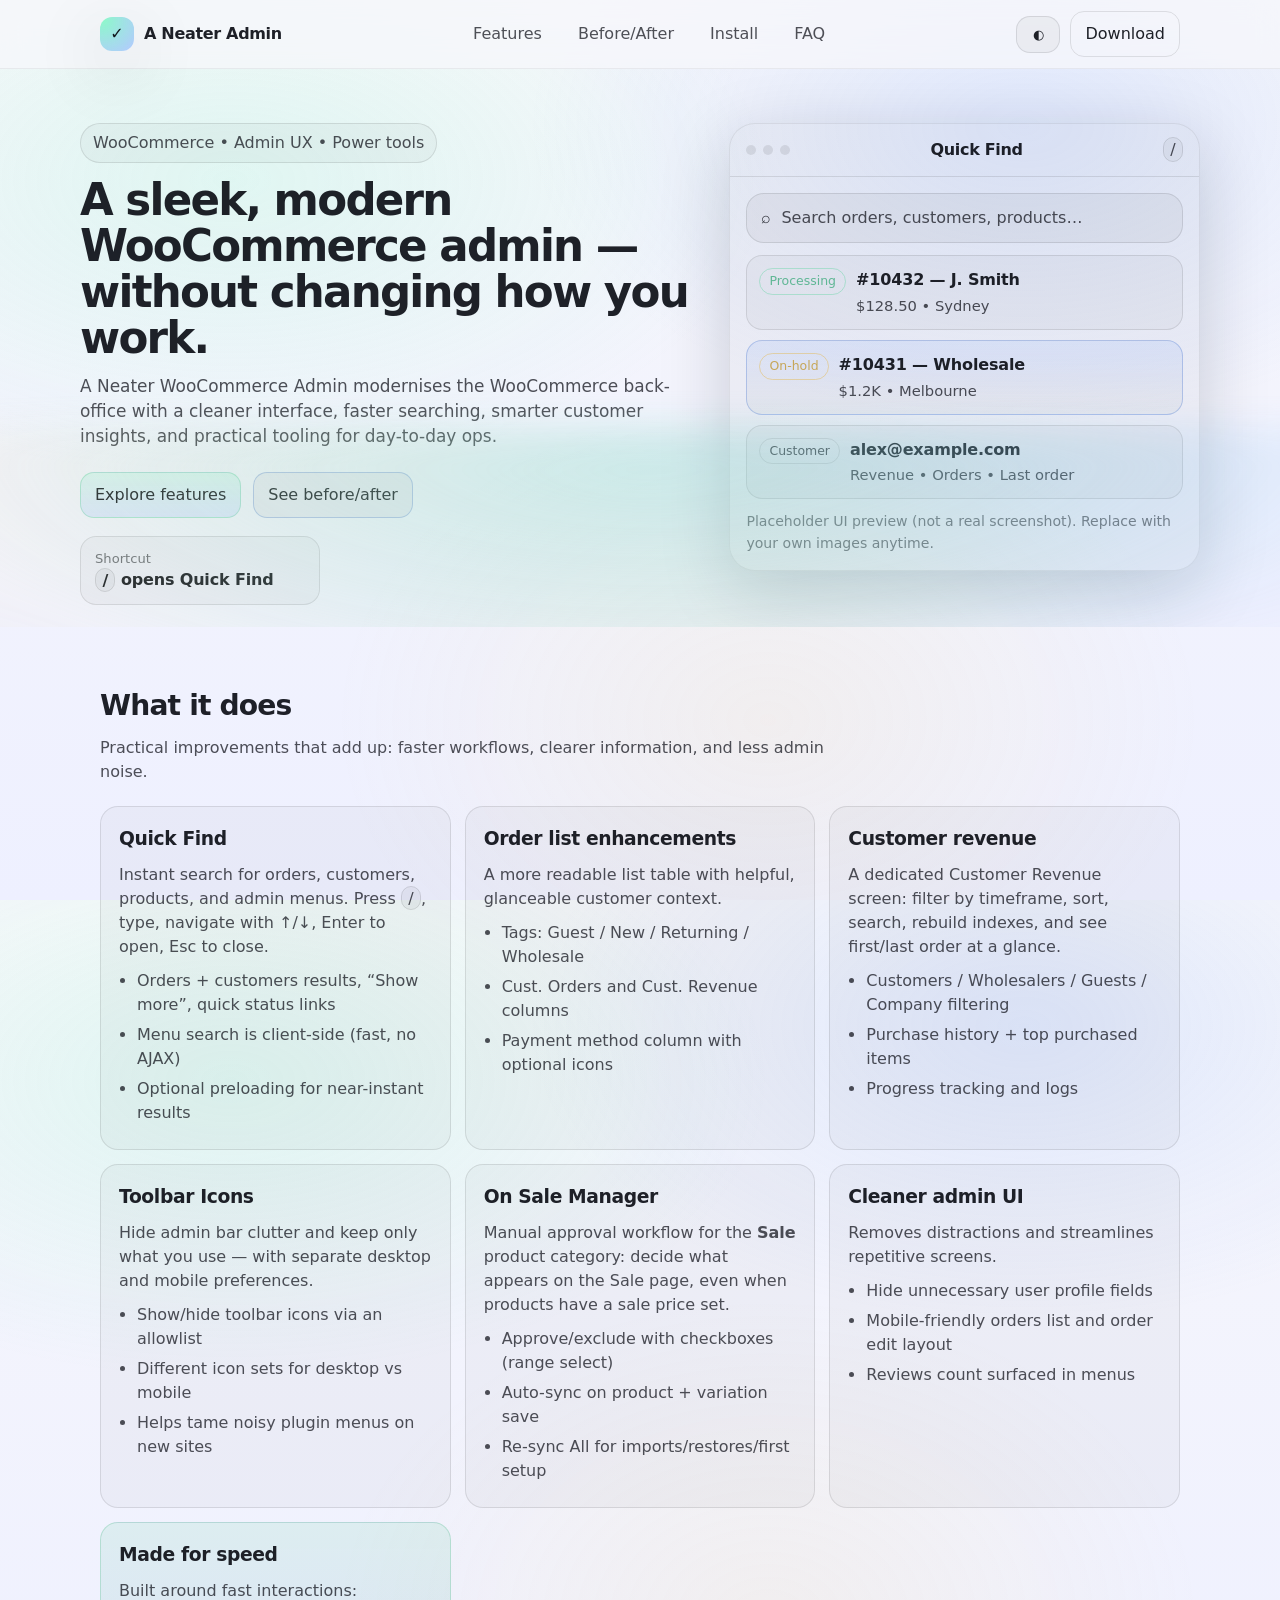
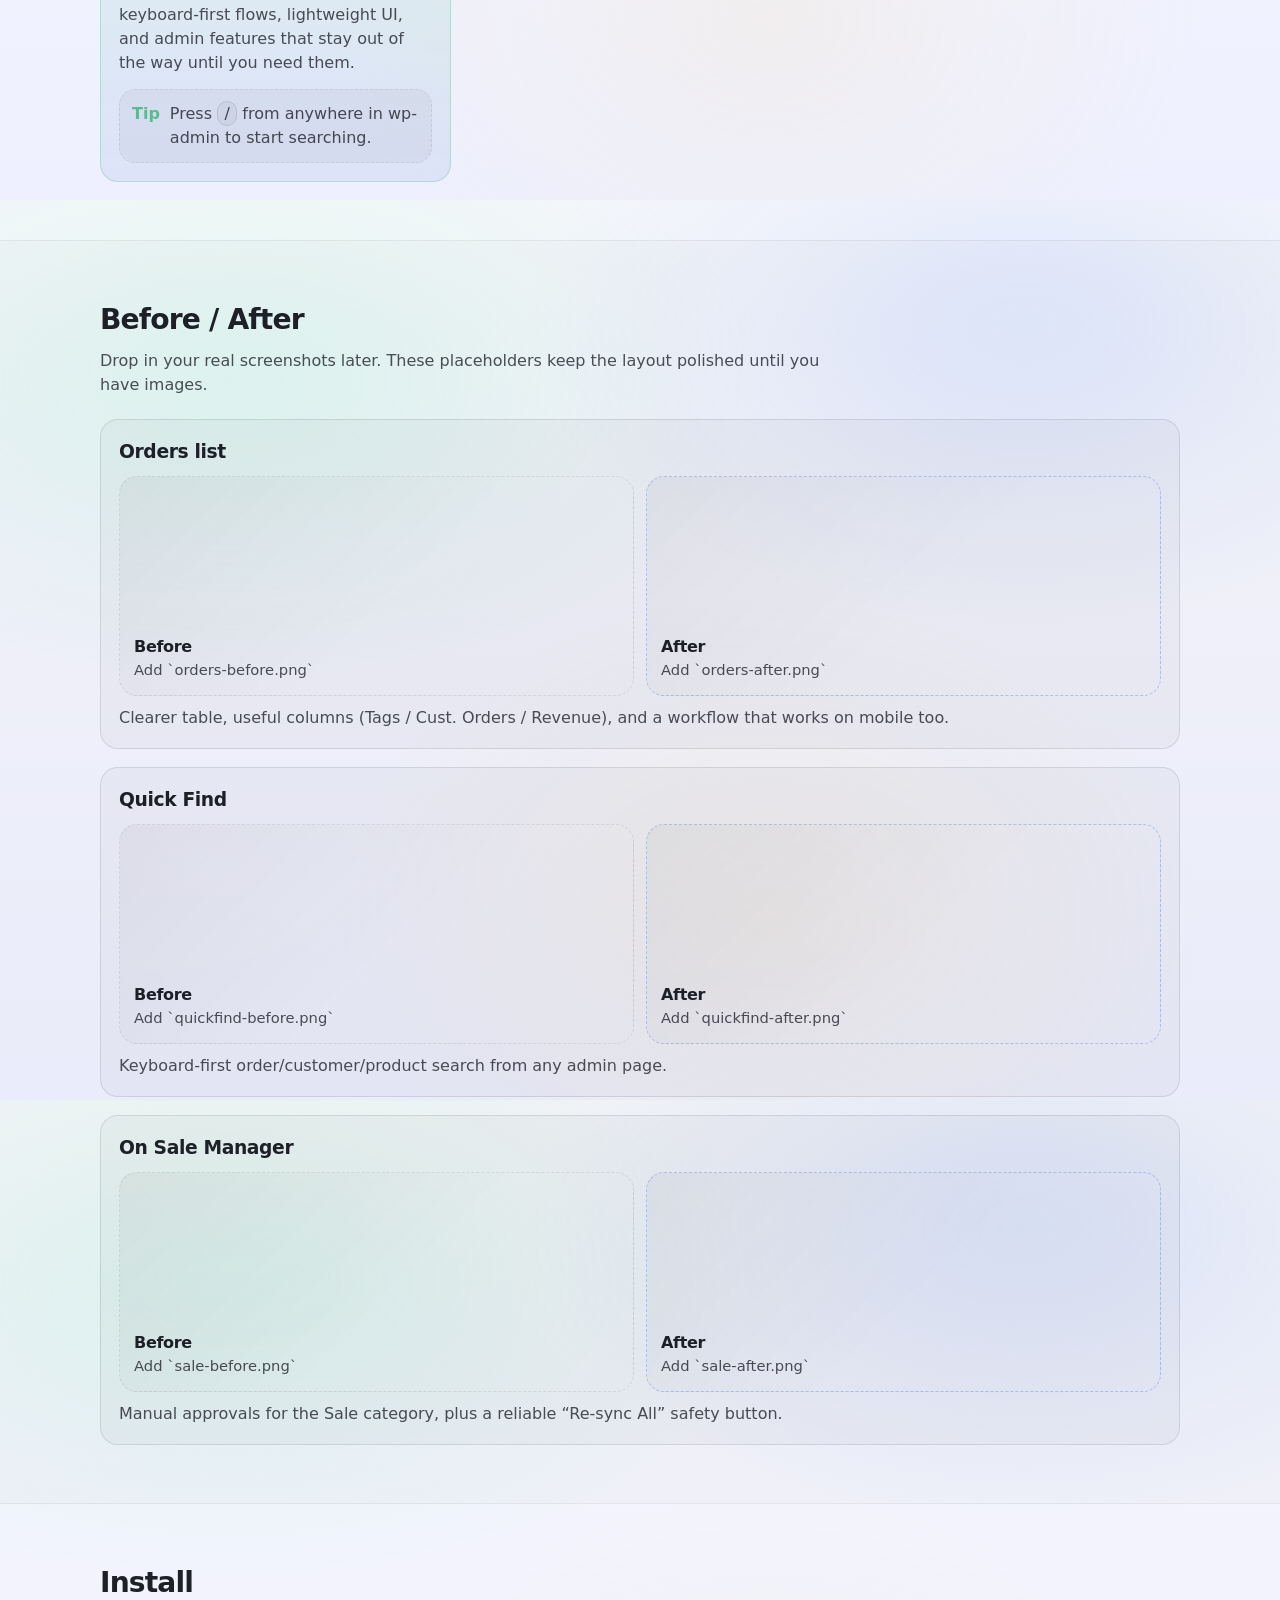
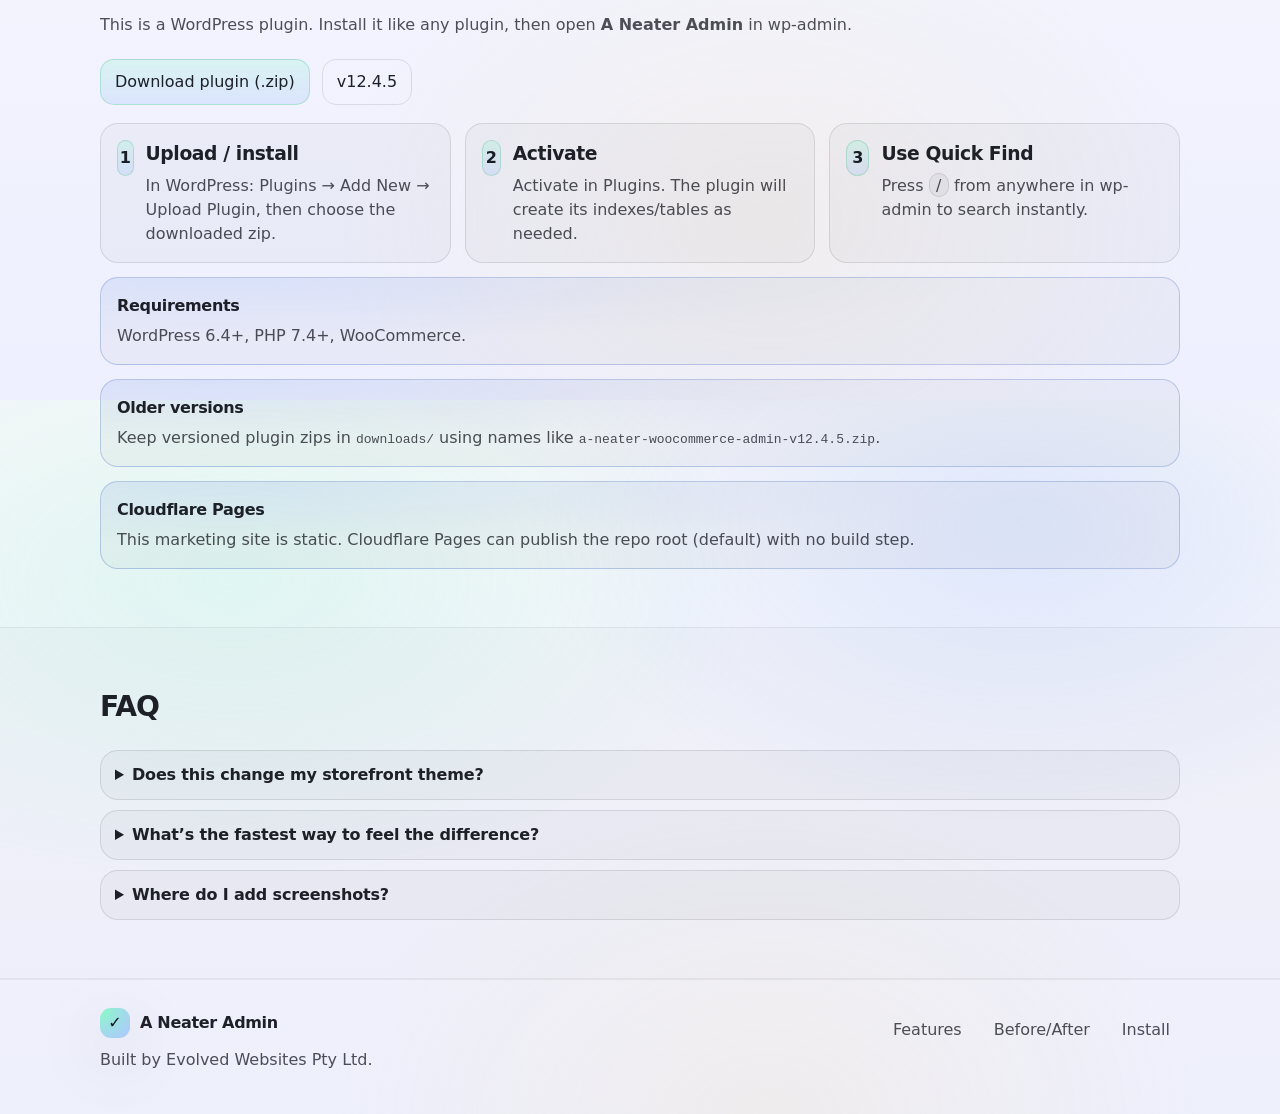
==== commit fb7d5317: "v12.4.7 – Website: Mobile padding / Toolbar Icons section / Move Requires Made-with: Cursor" ====
--- a/index.html
+++ b/index.html
@@ -48,10 +48,10 @@
         </details>
 
         <div class="topbar__cta">
-          <a class="btn btn--ghost" href="#install">Download</a>
           <button class="btn btn--icon" type="button" data-theme-toggle aria-label="Toggle theme">
             <span aria-hidden="true">◐</span>
           </button>
+          <a class="btn btn--ghost" href="#install">Download</a>
         </div>
       </div>
     </header>
@@ -74,11 +74,7 @@
               <a class="btn btn--secondary" href="#before-after">See before/after</a>
             </div>
 
-            <dl class="hero__meta" aria-label="Requirements">
-              <div class="hero__metaItem">
-                <dt>Requires</dt>
-                <dd>WP 6.4+, PHP 7.4+, WooCommerce</dd>
-              </div>
+            <dl class="hero__meta" aria-label="Quick shortcut">
               <div class="hero__metaItem">
                 <dt>Shortcut</dt>
                 <dd><kbd>/</kbd> opens Quick Find</dd>
@@ -176,6 +172,18 @@
             </article>
 
             <article class="card">
+              <h3 class="card__title">Toolbar Icons</h3>
+              <p class="card__copy">
+                Hide admin bar clutter and keep only what you use — with separate desktop and mobile preferences.
+              </p>
+              <ul class="card__list">
+                <li>Show/hide toolbar icons via an allowlist</li>
+                <li>Different icon sets for desktop vs mobile</li>
+                <li>Helps tame noisy plugin menus on new sites</li>
+              </ul>
+            </article>
+
+            <article class="card">
               <h3 class="card__title">On Sale Manager</h3>
               <p class="card__copy">
                 Manual approval workflow for the <strong>Sale</strong> product category: decide what appears on the Sale page,
@@ -336,6 +344,11 @@
           </div>
 
           <div class="note">
+            <div class="note__title">Requirements</div>
+            <p class="note__copy">WordPress 6.4+, PHP 7.4+, WooCommerce.</p>
+          </div>
+
+          <div class="note">
             <div class="note__title">Older versions</div>
             <p class="note__copy">
               Keep versioned plugin zips in <code>downloads/</code> using names like
--- a/assets/styles.css
+++ b/assets/styles.css
@@ -80,7 +80,13 @@
   box-shadow: inset 0 0 0 1px rgba(255,255,255,.04);
 }
 
-.container{max-width:var(--max);margin:0 auto;padding:0 20px}
+.container{
+  max-width:var(--max);
+  margin:0 auto;
+  padding:0 20px;
+  padding-left:max(20px, env(safe-area-inset-left));
+  padding-right:max(20px, env(safe-area-inset-right));
+}
 .skip{
   position:absolute;left:-999px;top:8px;
   background:var(--surface2);border:1px solid var(--line);
@@ -123,6 +129,7 @@
 .topbar__cta{display:flex;align-items:center;gap:10px}
 
 .navm{display:none;position:relative}
+.navm{margin-left:0}
 .navm__btn{list-style:none}
 .navm summary::-webkit-details-marker{display:none}
 .navm[open] .navm__btn{background:var(--surface2)}
@@ -133,7 +140,7 @@
   min-width: 210px;
   border-radius: 16px;
   border:1px solid var(--line);
-  background: color-mix(in srgb, var(--bg) 70%, transparent);
+  background: color-mix(in srgb, var(--bg) 92%, transparent);
   backdrop-filter: blur(14px);
   -webkit-backdrop-filter: blur(14px);
   box-shadow: var(--shadow);
@@ -419,8 +426,16 @@
   .steps{grid-template-columns:1fr}
 }
 @media (max-width: 640px){
+  .container{
+    padding-left:max(24px, env(safe-area-inset-left));
+    padding-right:max(24px, env(safe-area-inset-right));
+  }
   .nav{display:none}
   .navm{display:block}
+  .navm{margin-left:auto}
+  .topbar__cta{display:none}
+  .btn{padding:8px 12px;border-radius:12px}
+  .btn--icon{padding:8px 10px;min-width:40px}
   .grid{grid-template-columns:1fr}
   .ba__grid{grid-template-columns:1fr}
   .hero__metaItem{min-width:unset;width:100%}
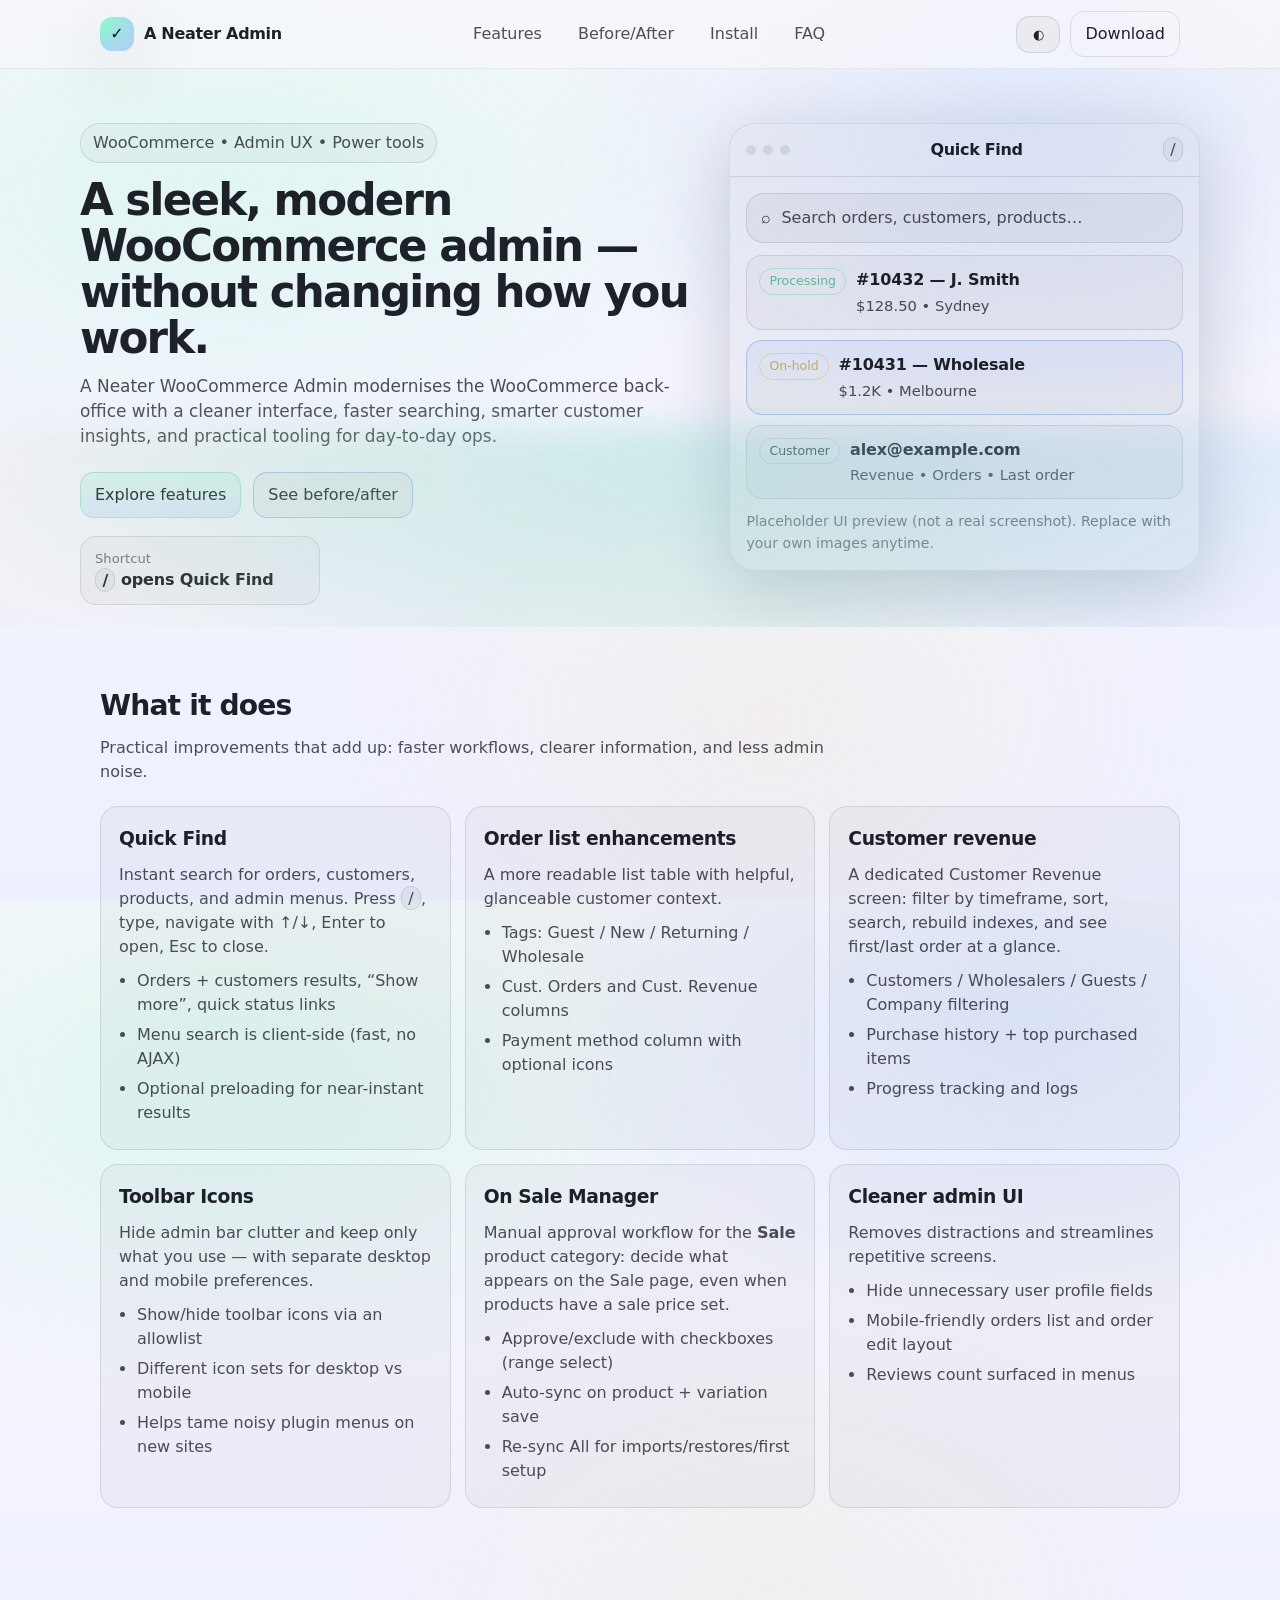
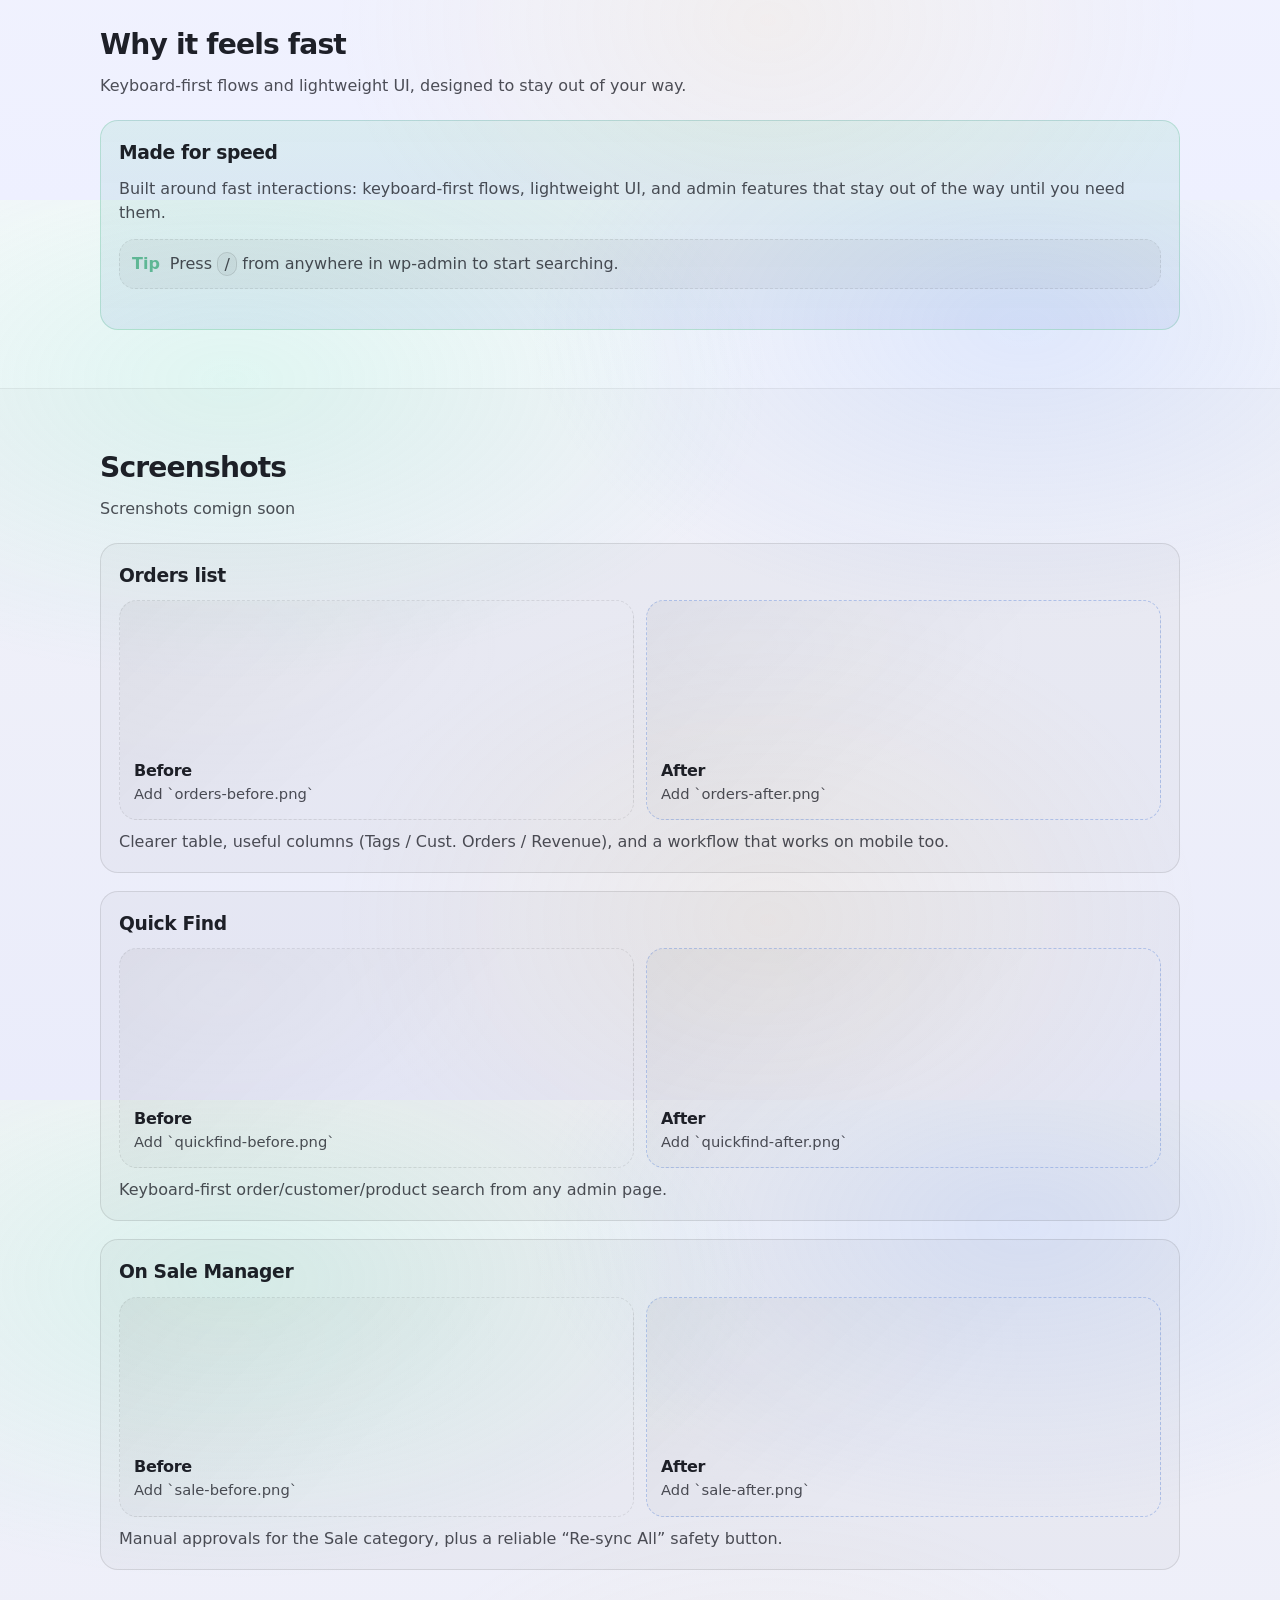
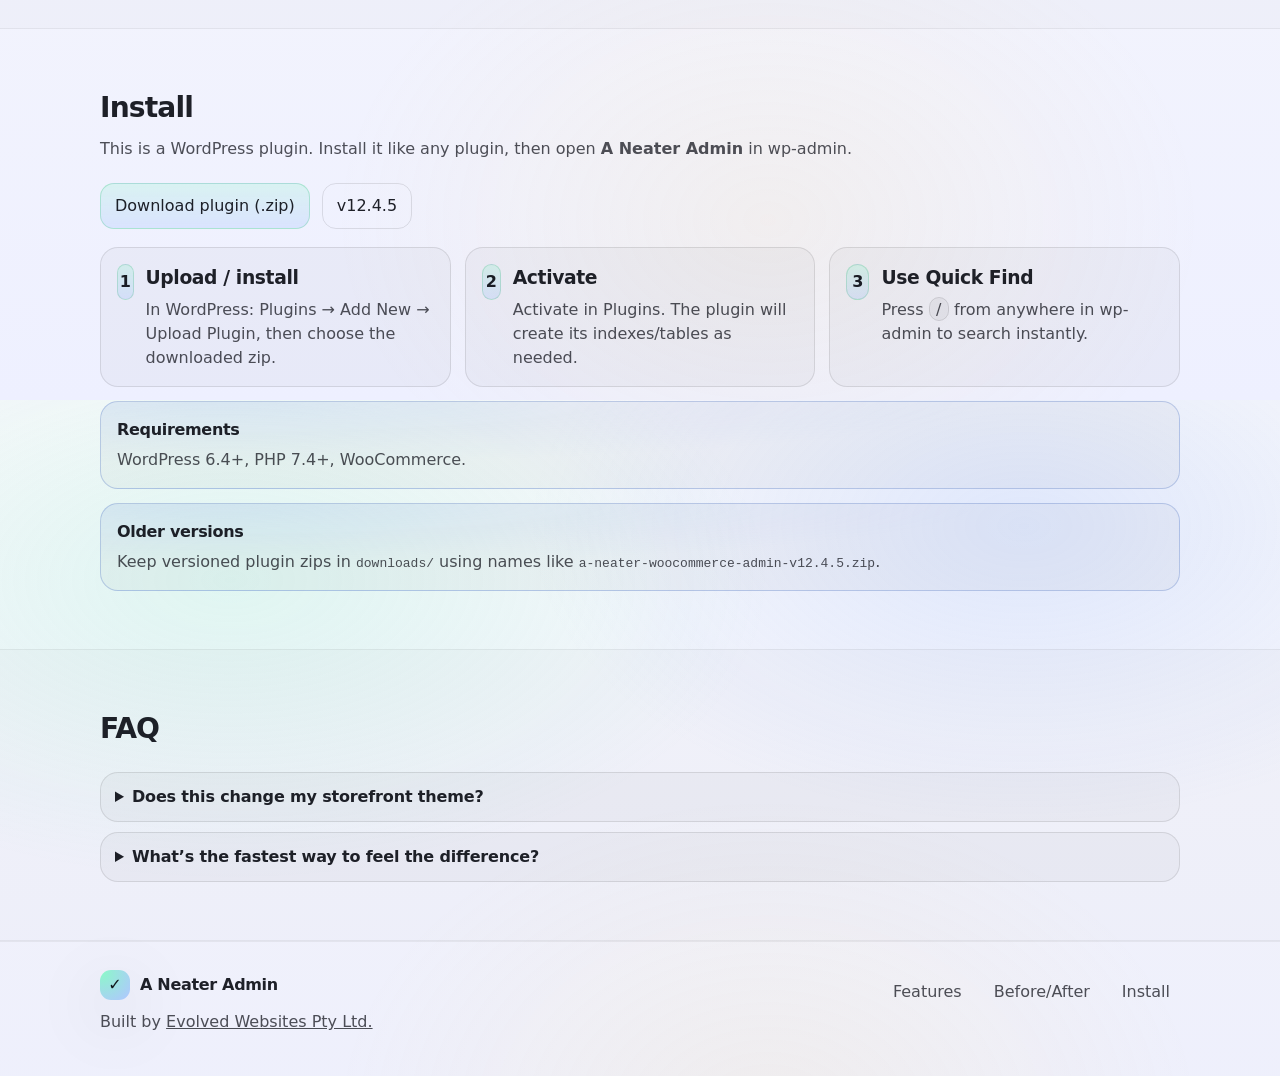
==== commit 8a9c90a4: "v12.4.7 – Website: Back-to-top button / Mobile header tweaks Made-with: Cursor" ====
--- a/index.html
+++ b/index.html
@@ -37,6 +37,13 @@
           <a class="nav__link" href="#faq">FAQ</a>
         </nav>
 
+        <div class="topbar__cta">
+          <button class="btn btn--icon" type="button" data-theme-toggle aria-label="Toggle theme">
+            <span aria-hidden="true">◐</span>
+          </button>
+          <a class="btn btn--ghost" href="#install">Download</a>
+        </div>
+
         <details class="navm" aria-label="Mobile menu">
           <summary class="btn btn--ghost navm__btn" aria-label="Open menu">Menu</summary>
           <div class="navm__panel" role="menu">
@@ -46,13 +53,6 @@
             <a class="navm__link" href="#faq" role="menuitem">FAQ</a>
           </div>
         </details>
-
-        <div class="topbar__cta">
-          <button class="btn btn--icon" type="button" data-theme-toggle aria-label="Toggle theme">
-            <span aria-hidden="true">◐</span>
-          </button>
-          <a class="btn btn--ghost" href="#install">Download</a>
-        </div>
       </div>
     </header>
 
@@ -207,28 +207,37 @@
                 <li>Reviews count surfaced in menus</li>
               </ul>
             </article>
-
-            <article class="card card--accent">
-              <h3 class="card__title">Made for speed</h3>
-              <p class="card__copy">
-                Built around fast interactions: keyboard-first flows, lightweight UI, and admin features that stay out of
-                the way until you need them.
-              </p>
-              <div class="callout">
-                <div class="callout__k">Tip</div>
-                <div class="callout__v">Press <kbd>/</kbd> from anywhere in wp-admin to start searching.</div>
-              </div>
-            </article>
-          </div>
+          </div>
+        </div>
+      </section>
+
+      <section class="section">
+        <div class="container">
+          <header class="section__head">
+            <h2 class="section__title">Why it feels fast</h2>
+            <p class="section__lede">Keyboard-first flows and lightweight UI, designed to stay out of your way.</p>
+          </header>
+
+          <article class="card card--accent">
+            <h3 class="card__title">Made for speed</h3>
+            <p class="card__copy">
+              Built around fast interactions: keyboard-first flows, lightweight UI, and admin features that stay out of
+              the way until you need them.
+            </p>
+            <div class="callout">
+              <div class="callout__k">Tip</div>
+              <div class="callout__v">Press <kbd>/</kbd> from anywhere in wp-admin to start searching.</div>
+            </div>
+          </article>
         </div>
       </section>
 
       <section id="before-after" class="section section--alt">
         <div class="container">
           <header class="section__head">
-            <h2 class="section__title">Before / After</h2>
+            <h2 class="section__title">Screenshots</h2>
             <p class="section__lede">
-              Drop in your real screenshots later. These placeholders keep the layout polished until you have images.
+              Screnshots comign soon
             </p>
           </header>
 
@@ -355,13 +364,6 @@
               <code>a-neater-woocommerce-admin-v12.4.5.zip</code>.
             </p>
           </div>
-
-          <div class="note">
-            <div class="note__title">Cloudflare Pages</div>
-            <p class="note__copy">
-              This marketing site is static. Cloudflare Pages can publish the repo root (default) with no build step.
-            </p>
-          </div>
         </div>
       </section>
 
@@ -382,12 +384,6 @@
               <summary class="faq__q">What’s the fastest way to feel the difference?</summary>
               <div class="faq__a">
                 Use Quick Find (<kbd>/</kbd>) and the enhanced Orders list columns. Those two alone save time immediately.
-              </div>
-            </details>
-            <details class="faq__item">
-              <summary class="faq__q">Where do I add screenshots?</summary>
-              <div class="faq__a">
-                Put images in `site/assets/screens/` (create it) and replace the placeholders in the Before/After section.
               </div>
             </details>
           </div>
@@ -403,7 +399,7 @@
             <span class="brand__text">A Neater Admin</span>
           </div>
           <p class="footer__copy">
-            Built by Evolved Websites Pty Ltd.
+            Built by <a href="https://www.evolvedwebsites.com.au/" target="_blank" rel="noopener noreferrer">Evolved Websites Pty Ltd.</a>
           </p>
         </div>
         <div class="footer__right">
@@ -414,6 +410,10 @@
       </div>
     </footer>
 
+    <button class="toTop" type="button" data-to-top aria-label="Back to top">
+      <span aria-hidden="true">↑</span>
+    </button>
+
     <script src="./assets/app.js" defer></script>
   </body>
 </html>
--- a/assets/styles.css
+++ b/assets/styles.css
@@ -420,6 +420,26 @@
 }
 .footer__link:hover{background:var(--surface);color:var(--text)}
 
+.toTop{
+  position:fixed;
+  right:max(14px, env(safe-area-inset-right));
+  bottom:max(16px, env(safe-area-inset-bottom));
+  z-index:40;
+  border:1px solid var(--line);
+  background: color-mix(in srgb, var(--bg) 92%, transparent);
+  color:var(--text);
+  border-radius: 999px;
+  padding:10px 12px;
+  min-width:44px;
+  min-height:44px;
+  display:none;
+  place-items:center;
+  box-shadow: var(--shadow);
+  cursor:pointer;
+}
+.toTop:hover{background: color-mix(in srgb, var(--bg) 96%, transparent)}
+.toTop.is-visible{display:grid}
+
 @media (max-width: 980px){
   .hero__inner{grid-template-columns:1fr;gap:16px}
   .grid{grid-template-columns: repeat(2, minmax(0, 1fr))}
@@ -432,10 +452,20 @@
   }
   .nav{display:none}
   .navm{display:block}
-  .navm{margin-left:auto}
-  .topbar__cta{display:none}
+  .topbar__cta{display:flex;margin-left:auto}
+  .navm{margin-left:6px}
   .btn{padding:8px 12px;border-radius:12px}
   .btn--icon{padding:8px 10px;min-width:40px}
+  .topbar__cta .btn,
+  .navm__btn{
+    padding:7px 10px;
+    border-radius:12px;
+    font-size:.92rem;
+  }
+  .topbar__cta .btn--icon{
+    padding:7px 9px;
+    min-width:38px;
+  }
   .grid{grid-template-columns:1fr}
   .ba__grid{grid-template-columns:1fr}
   .hero__metaItem{min-width:unset;width:100%}
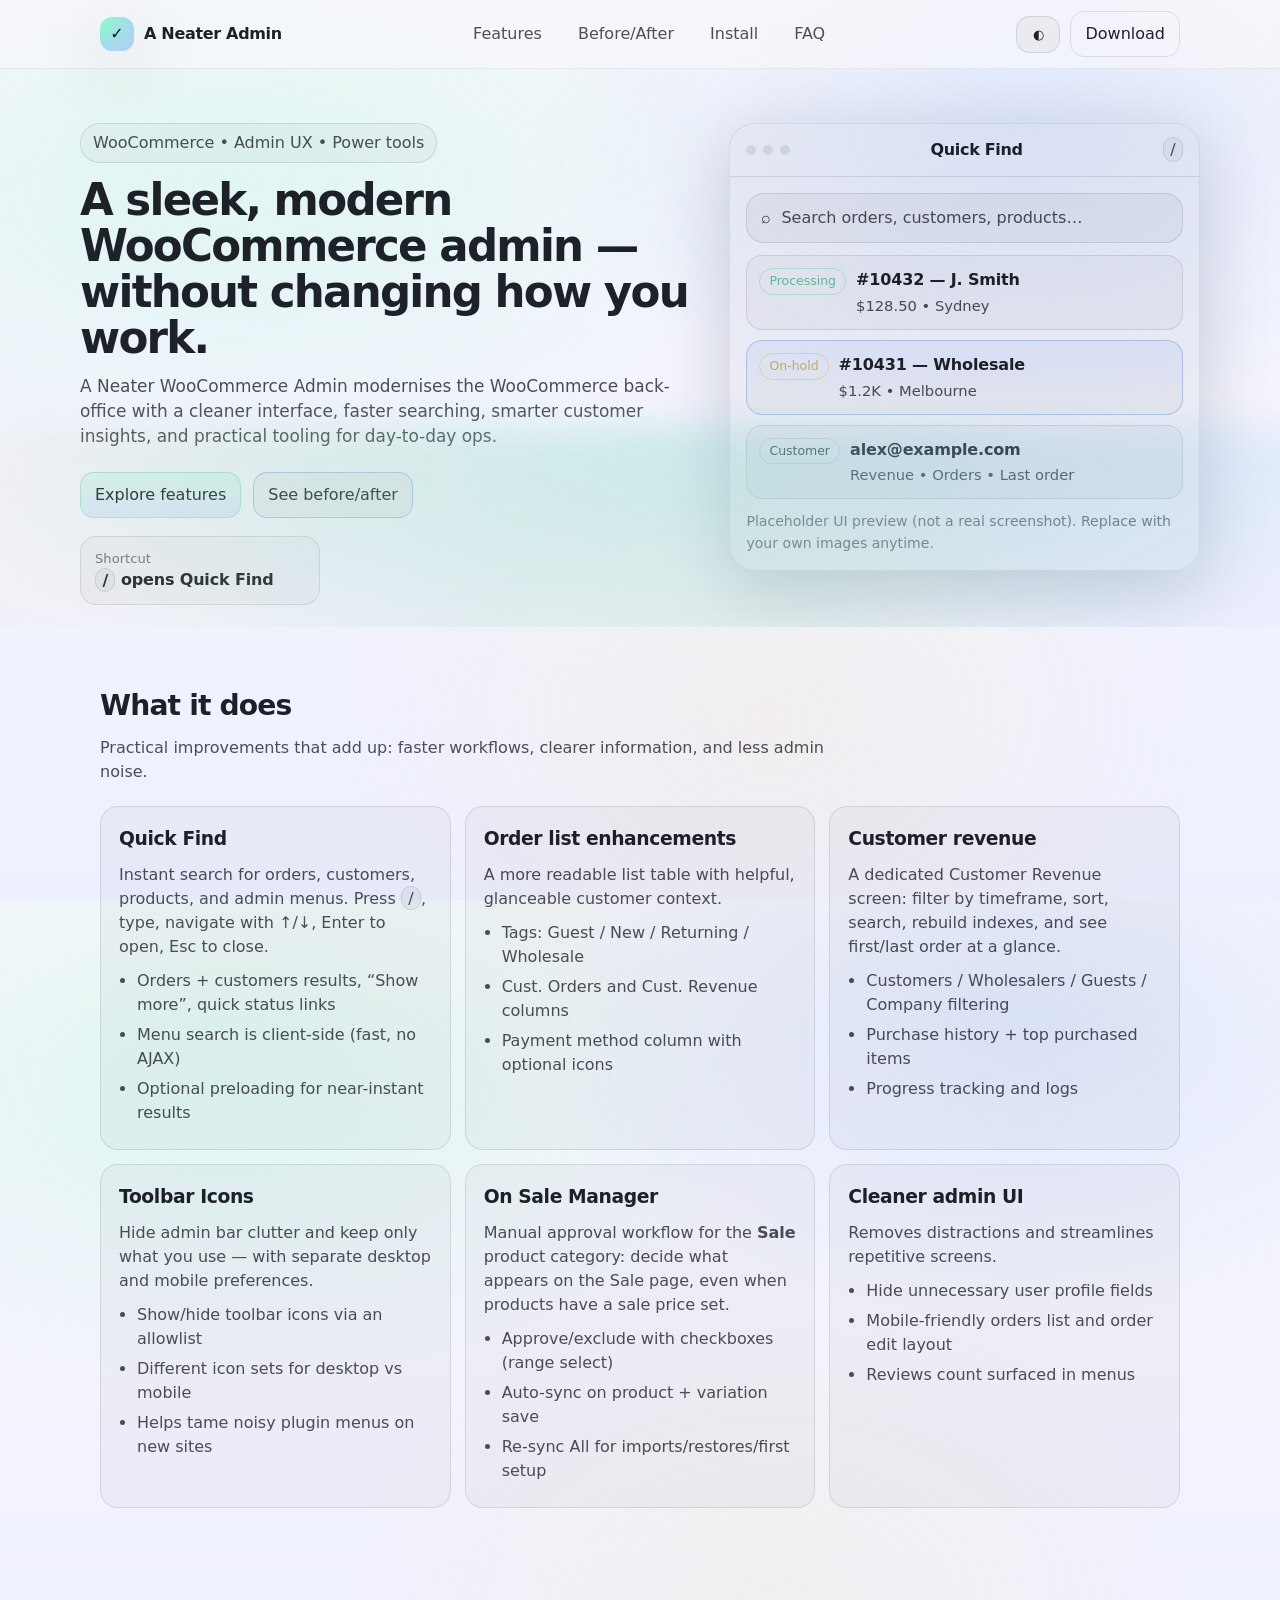
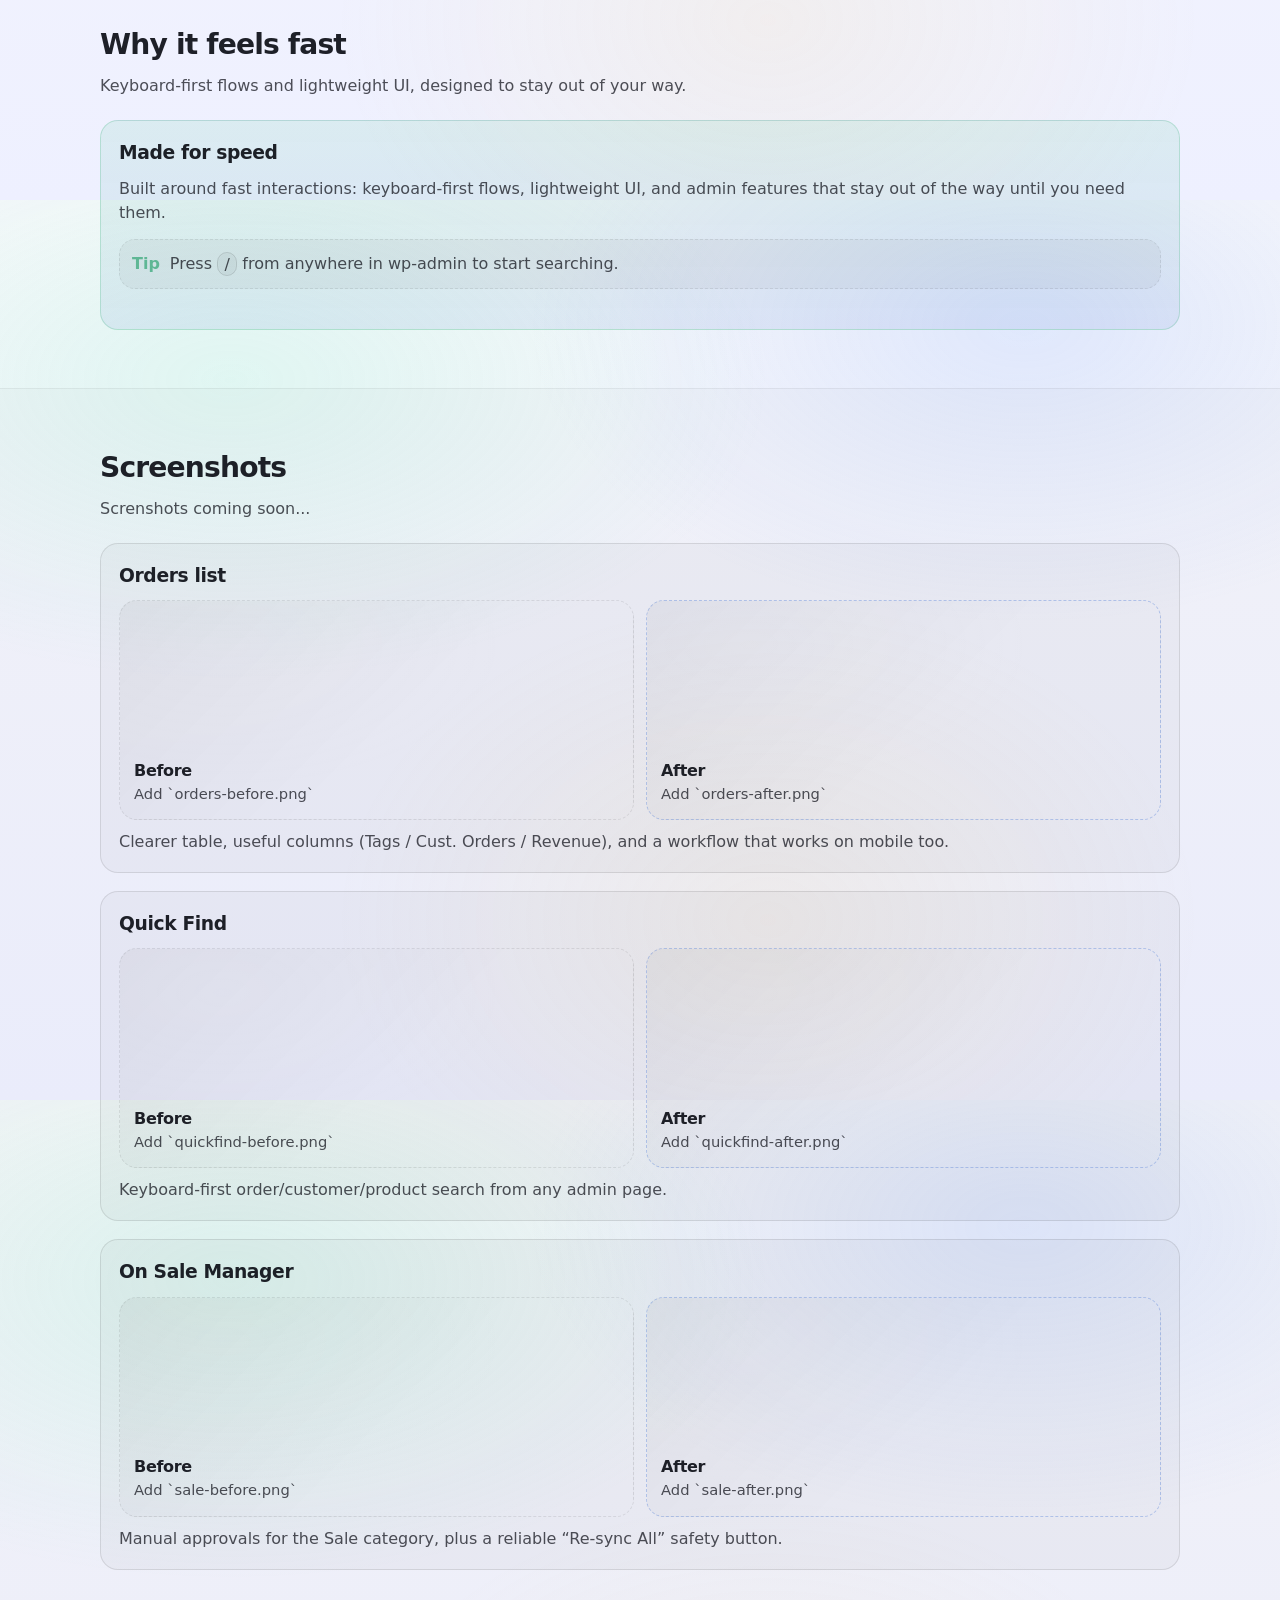
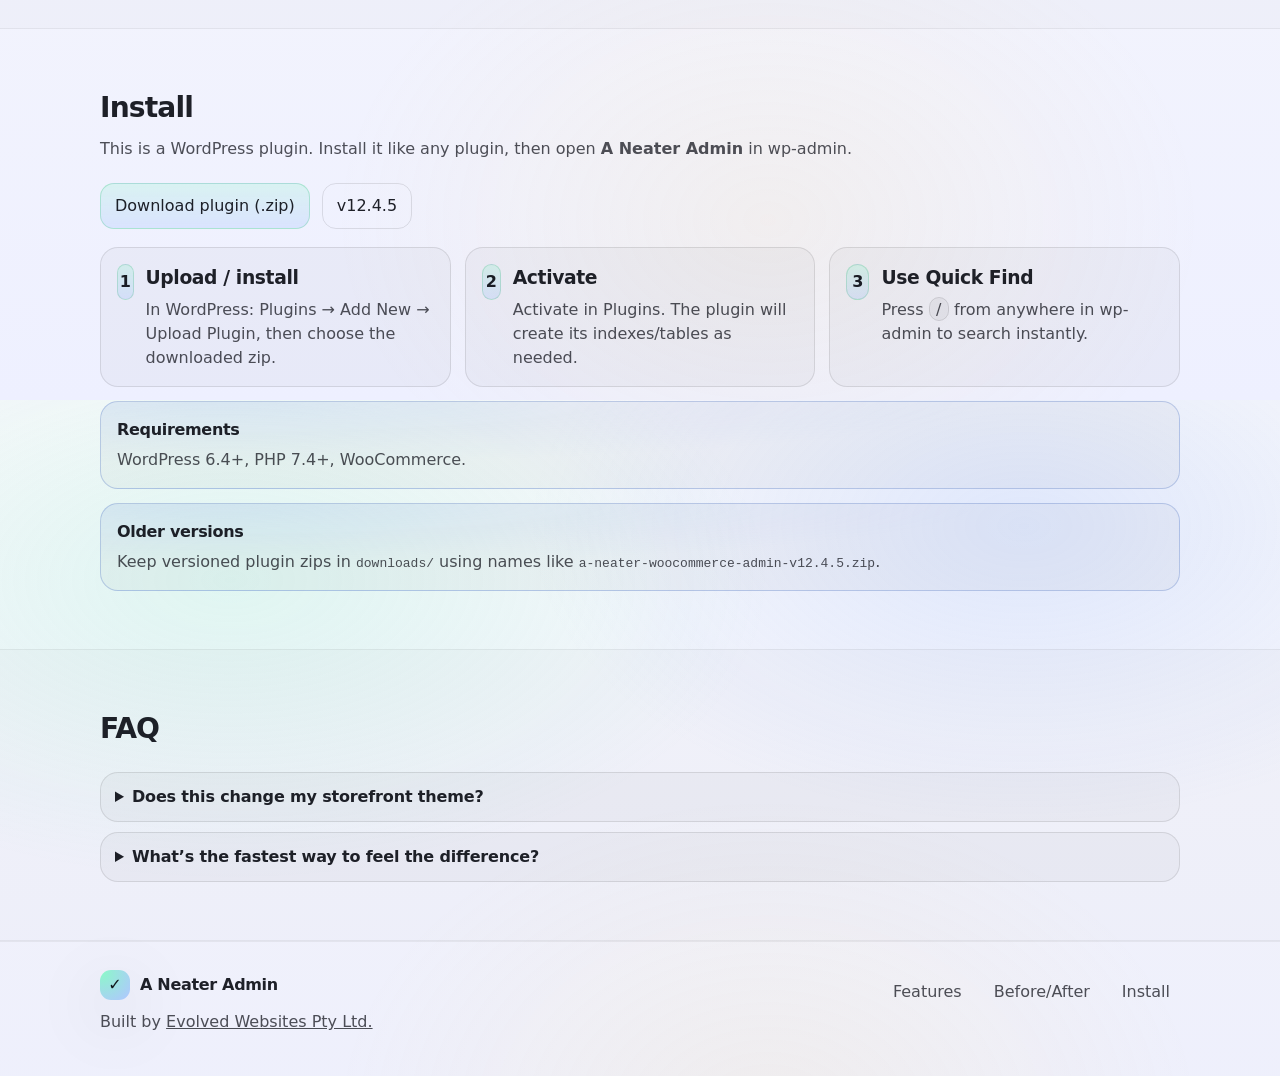
==== commit c49fce65: "v12.4.8 – README synced with features and file structure; version bump Made-with: Cursor" ====
--- a/index.html
+++ b/index.html
@@ -237,7 +237,7 @@
           <header class="section__head">
             <h2 class="section__title">Screenshots</h2>
             <p class="section__lede">
-              Screnshots comign soon
+              Screnshots coming soon...
             </p>
           </header>
 
@@ -414,6 +414,18 @@
       <span aria-hidden="true">↑</span>
     </button>
 
+    <div class="fabMenu" data-fab-menu>
+      <button class="fabMenu__btn" type="button" data-fab-menu-toggle aria-label="Open menu">
+        <span aria-hidden="true">☰</span>
+      </button>
+      <div class="fabMenu__panel" role="menu" aria-label="Quick menu">
+        <a class="fabMenu__link" href="#features" role="menuitem">Features</a>
+        <a class="fabMenu__link" href="#before-after" role="menuitem">Screenshots</a>
+        <a class="fabMenu__link" href="#install" role="menuitem">Install</a>
+        <a class="fabMenu__link" href="#faq" role="menuitem">FAQ</a>
+      </div>
+    </div>
+
     <script src="./assets/app.js" defer></script>
   </body>
 </html>
--- a/assets/styles.css
+++ b/assets/styles.css
@@ -440,6 +440,49 @@
 .toTop:hover{background: color-mix(in srgb, var(--bg) 96%, transparent)}
 .toTop.is-visible{display:grid}
 
+.fabMenu{
+  position:fixed;
+  right:calc(max(14px, env(safe-area-inset-right)) + 52px);
+  bottom:max(16px, env(safe-area-inset-bottom));
+  z-index:40;
+  display:none;
+}
+.fabMenu.is-visible{display:block}
+.fabMenu__btn{
+  border:1px solid var(--line);
+  background: color-mix(in srgb, var(--bg) 92%, transparent);
+  color:var(--text);
+  border-radius: 999px;
+  padding:10px 12px;
+  min-width:44px;
+  min-height:44px;
+  display:grid;
+  place-items:center;
+  box-shadow: var(--shadow);
+  cursor:pointer;
+}
+.fabMenu__btn:hover{background: color-mix(in srgb, var(--bg) 96%, transparent)}
+.fabMenu__panel{
+  position:absolute;
+  right:0;
+  bottom:calc(100% + 10px);
+  width: 190px;
+  border-radius: 16px;
+  border:1px solid var(--line);
+  background: color-mix(in srgb, var(--bg) 94%, transparent);
+  box-shadow: var(--shadow);
+  padding:10px;
+  display:none;
+}
+.fabMenu.is-open .fabMenu__panel{display:flex;flex-direction:column;gap:6px}
+.fabMenu__link{
+  text-decoration:none;
+  padding:12px 12px;
+  border-radius:12px;
+  color:var(--muted);
+}
+.fabMenu__link:hover{background:var(--surface);color:var(--text)}
+
 @media (max-width: 980px){
   .hero__inner{grid-template-columns:1fr;gap:16px}
   .grid{grid-template-columns: repeat(2, minmax(0, 1fr))}
@@ -453,7 +496,6 @@
   .nav{display:none}
   .navm{display:block}
   .topbar__cta{display:flex;margin-left:auto}
-  .navm{margin-left:6px}
   .btn{padding:8px 12px;border-radius:12px}
   .btn--icon{padding:8px 10px;min-width:40px}
   .topbar__cta .btn,
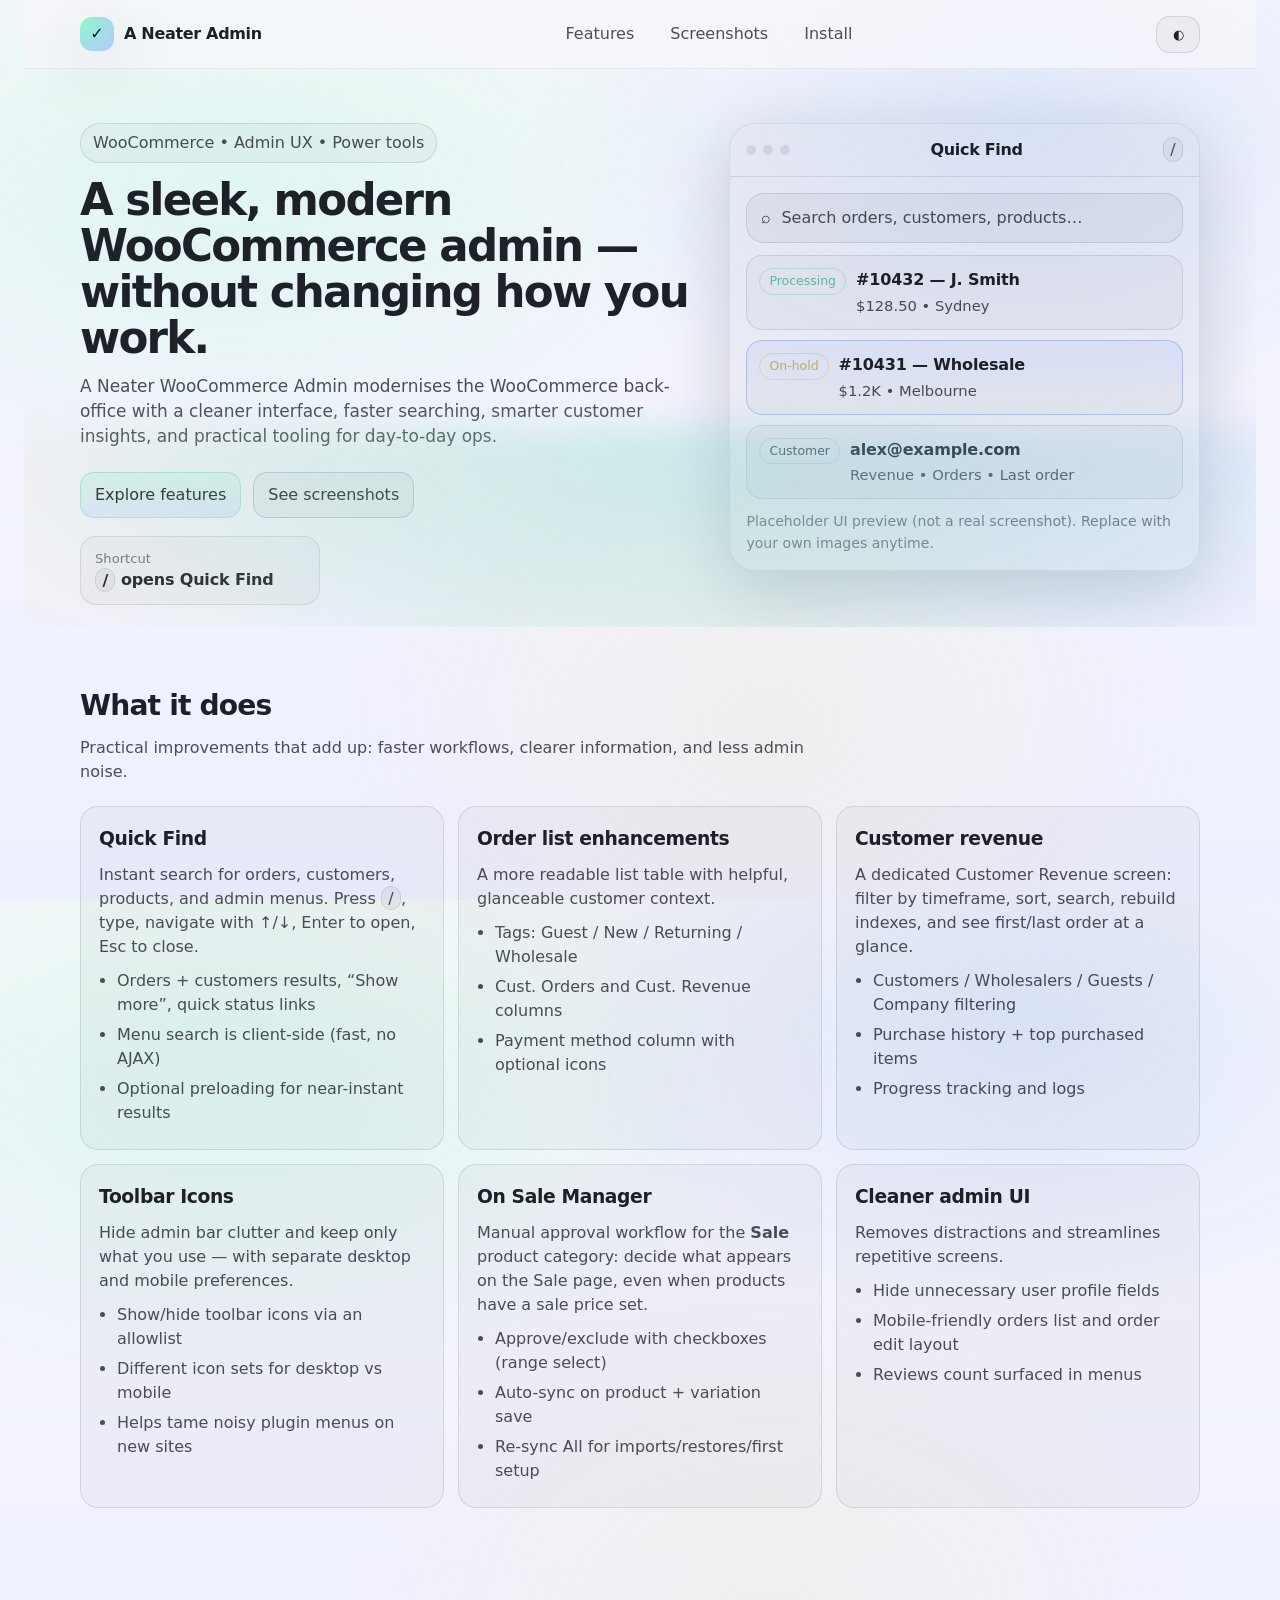
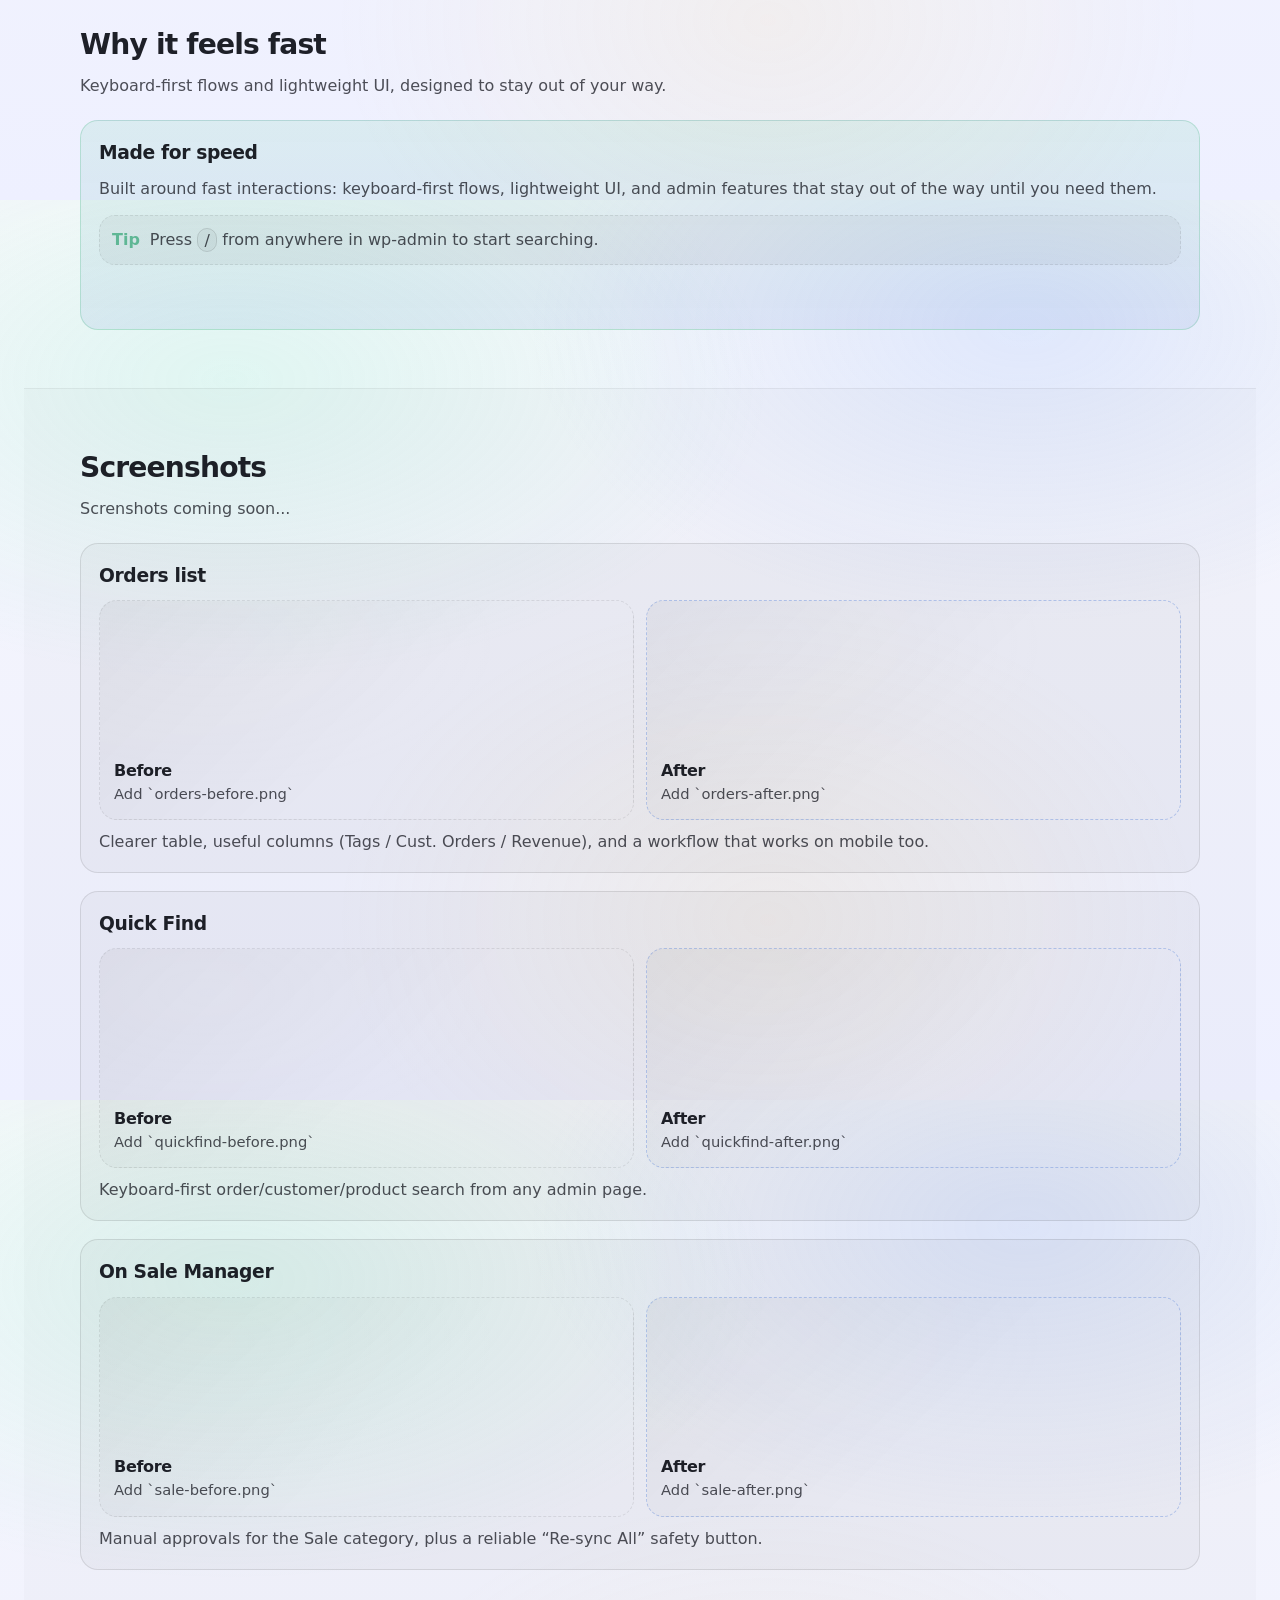
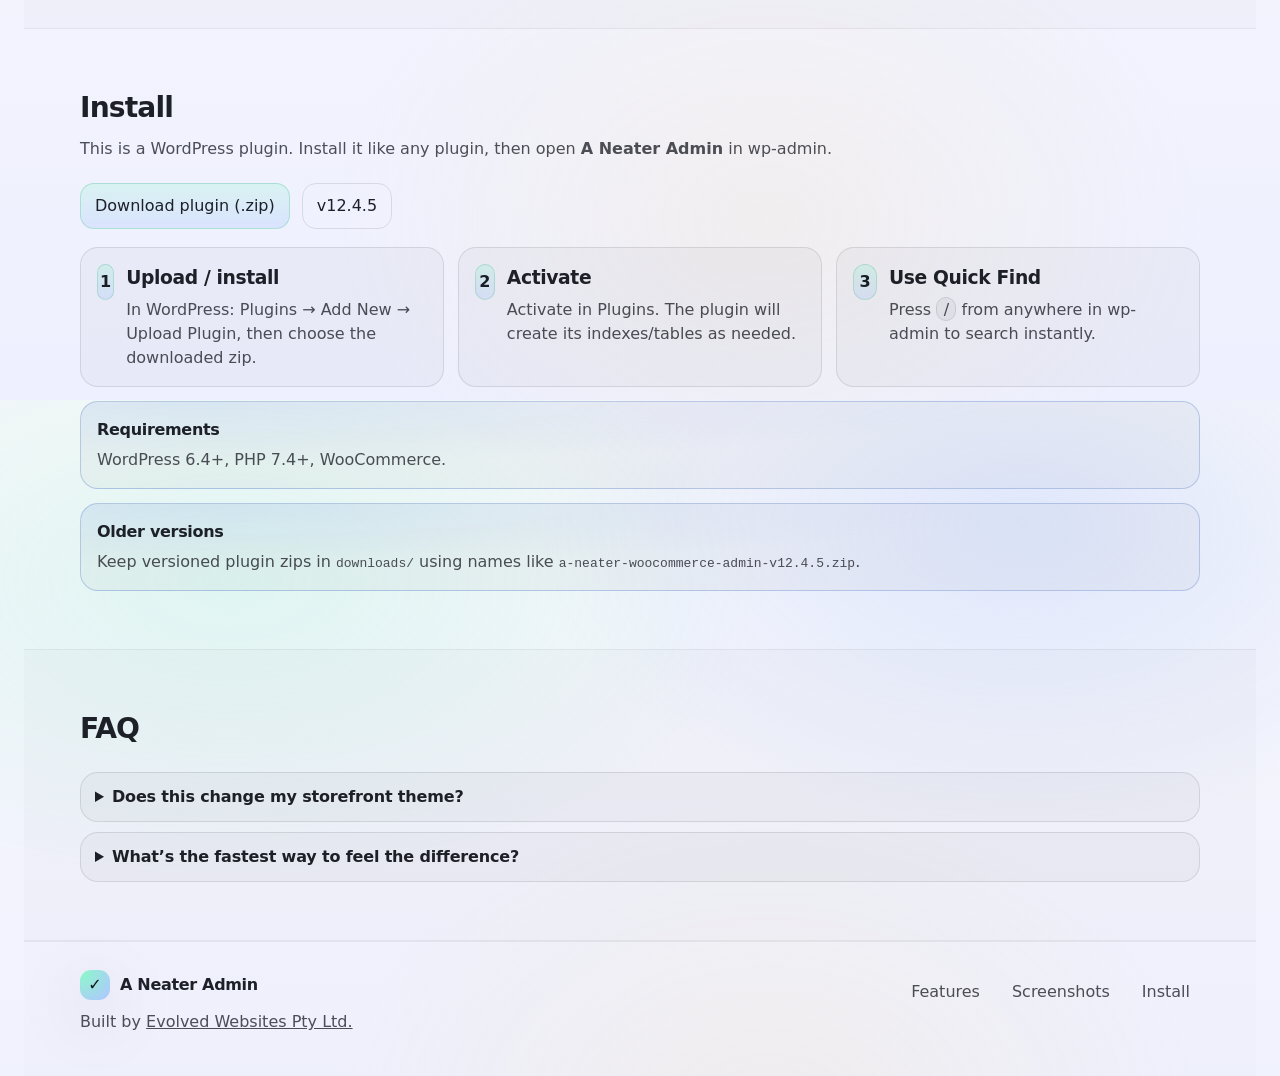
==== commit 0f55ef91: "v12.4.7 – Website: Body padding / Download mobile-only / CSS cleanup Made-with: Cursor" ====
--- a/index.html
+++ b/index.html
@@ -18,7 +18,7 @@
     <meta property="og:type" content="website" />
 
     <link rel="icon" href="./favicon.svg" type="image/svg+xml" />
-    <link rel="stylesheet" href="./assets/styles.css" />
+    <link rel="stylesheet" href="./assets/styles.css?v=1.0.0" />
   </head>
   <body>
     <a class="skip" href="#main">Skip to content</a>
@@ -32,25 +32,24 @@
 
         <nav class="nav" aria-label="Primary">
           <a class="nav__link" href="#features">Features</a>
-          <a class="nav__link" href="#before-after">Before/After</a>
+          <a class="nav__link" href="#before-after">Screenshots</a>
           <a class="nav__link" href="#install">Install</a>
-          <a class="nav__link" href="#faq">FAQ</a>
         </nav>
 
         <div class="topbar__cta">
-          <button class="btn btn--icon" type="button" data-theme-toggle aria-label="Toggle theme">
-            <span aria-hidden="true">◐</span>
-          </button>
-          <a class="btn btn--ghost" href="#install">Download</a>
-        </div>
+          <div class="topbar__cta--mobile">
+            <button class="btn btn--icon" type="button" data-theme-toggle aria-label="Toggle theme">
+              <span aria-hidden="true">◐</span>
+            </button>
+            <a class="btn btn--ghost topbar__cta-download" href="#install">Download</a>
+          </div>
 
         <details class="navm" aria-label="Mobile menu">
           <summary class="btn btn--ghost navm__btn" aria-label="Open menu">Menu</summary>
           <div class="navm__panel" role="menu">
             <a class="navm__link" href="#features" role="menuitem">Features</a>
-            <a class="navm__link" href="#before-after" role="menuitem">Before/After</a>
+            <a class="navm__link" href="#before-after" role="menuitem">Screenshots</a>
             <a class="navm__link" href="#install" role="menuitem">Install</a>
-            <a class="navm__link" href="#faq" role="menuitem">FAQ</a>
           </div>
         </details>
       </div>
@@ -71,7 +70,7 @@
 
             <div class="hero__actions">
               <a class="btn btn--primary" href="#features">Explore features</a>
-              <a class="btn btn--secondary" href="#before-after">See before/after</a>
+              <a class="btn btn--secondary" href="#before-after">See screenshots</a>
             </div>
 
             <dl class="hero__meta" aria-label="Quick shortcut">
@@ -404,7 +403,7 @@
         </div>
         <div class="footer__right">
           <a class="footer__link" href="#features">Features</a>
-          <a class="footer__link" href="#before-after">Before/After</a>
+          <a class="footer__link" href="#before-after">Screenshots</a>
           <a class="footer__link" href="#install">Install</a>
         </div>
       </div>
@@ -422,7 +421,6 @@
         <a class="fabMenu__link" href="#features" role="menuitem">Features</a>
         <a class="fabMenu__link" href="#before-after" role="menuitem">Screenshots</a>
         <a class="fabMenu__link" href="#install" role="menuitem">Install</a>
-        <a class="fabMenu__link" href="#faq" role="menuitem">FAQ</a>
       </div>
     </div>
 
--- a/assets/styles.css
+++ b/assets/styles.css
@@ -59,6 +59,8 @@
 html,body{height:100%}
 body{
   margin:0;
+  padding-left:max(24px, env(safe-area-inset-left));
+  padding-right:max(24px, env(safe-area-inset-right));
   font-family:var(--font);
   background:
     radial-gradient(900px 500px at 18% 20%, rgba(124,247,195,.18), transparent 60%),
@@ -83,9 +85,7 @@
 .container{
   max-width:var(--max);
   margin:0 auto;
-  padding:0 20px;
-  padding-left:max(20px, env(safe-area-inset-left));
-  padding-right:max(20px, env(safe-area-inset-right));
+  padding:0;
 }
 .skip{
   position:absolute;left:-999px;top:8px;
@@ -126,10 +126,14 @@
   color:var(--muted);
 }
 .nav__link:hover{background:var(--surface);color:var(--text)}
-.topbar__cta{display:flex;align-items:center;gap:10px}
-
-.navm{display:none;position:relative}
-.navm{margin-left:0}
+.topbar__cta,
+.topbar__cta--mobile{display:flex;align-items:center;gap:10px}
+
+@media (min-width: 768px){
+  .topbar__cta-download{display:none !important}
+}
+
+.navm{display:none;position:relative;margin-left:0}
 .navm__btn{list-style:none}
 .navm summary::-webkit-details-marker{display:none}
 .navm[open] .navm__btn{background:var(--surface2)}
@@ -489,10 +493,6 @@
   .steps{grid-template-columns:1fr}
 }
 @media (max-width: 640px){
-  .container{
-    padding-left:max(24px, env(safe-area-inset-left));
-    padding-right:max(24px, env(safe-area-inset-right));
-  }
   .nav{display:none}
   .navm{display:block}
   .topbar__cta{display:flex;margin-left:auto}
